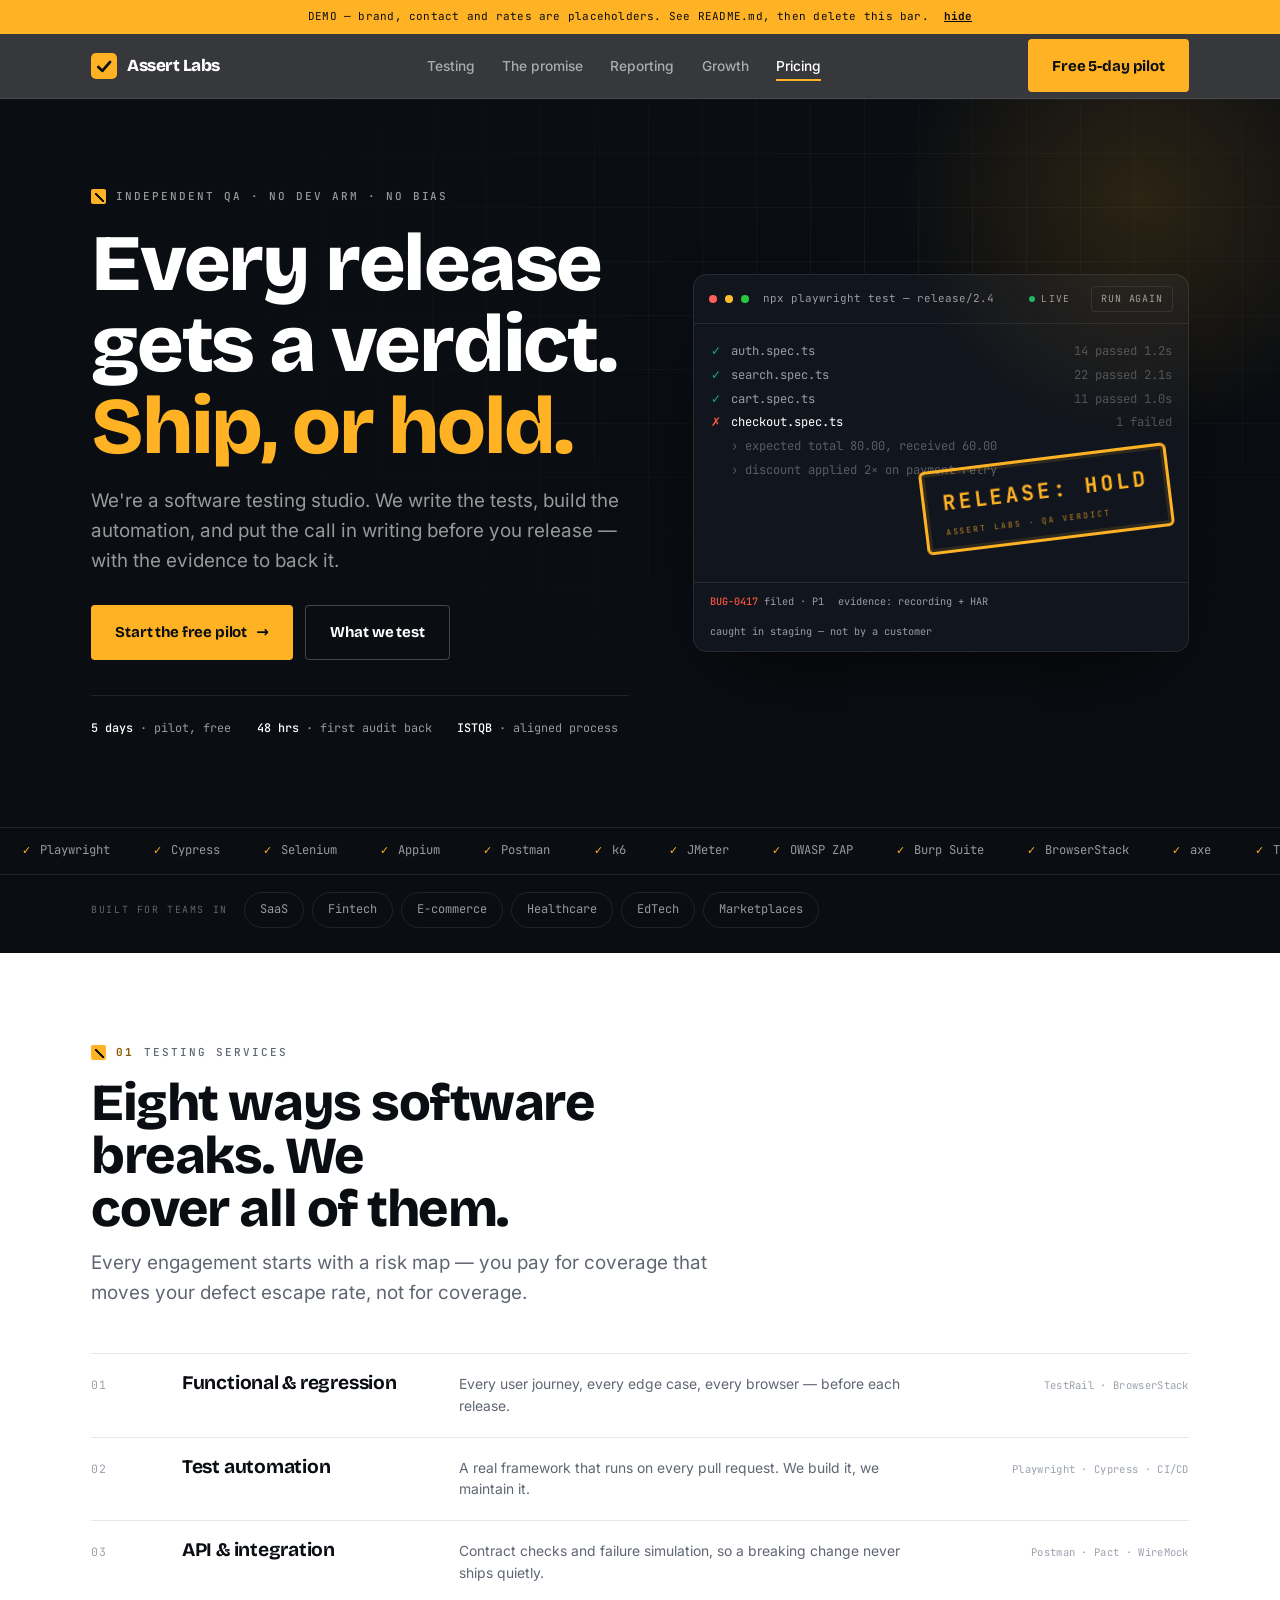
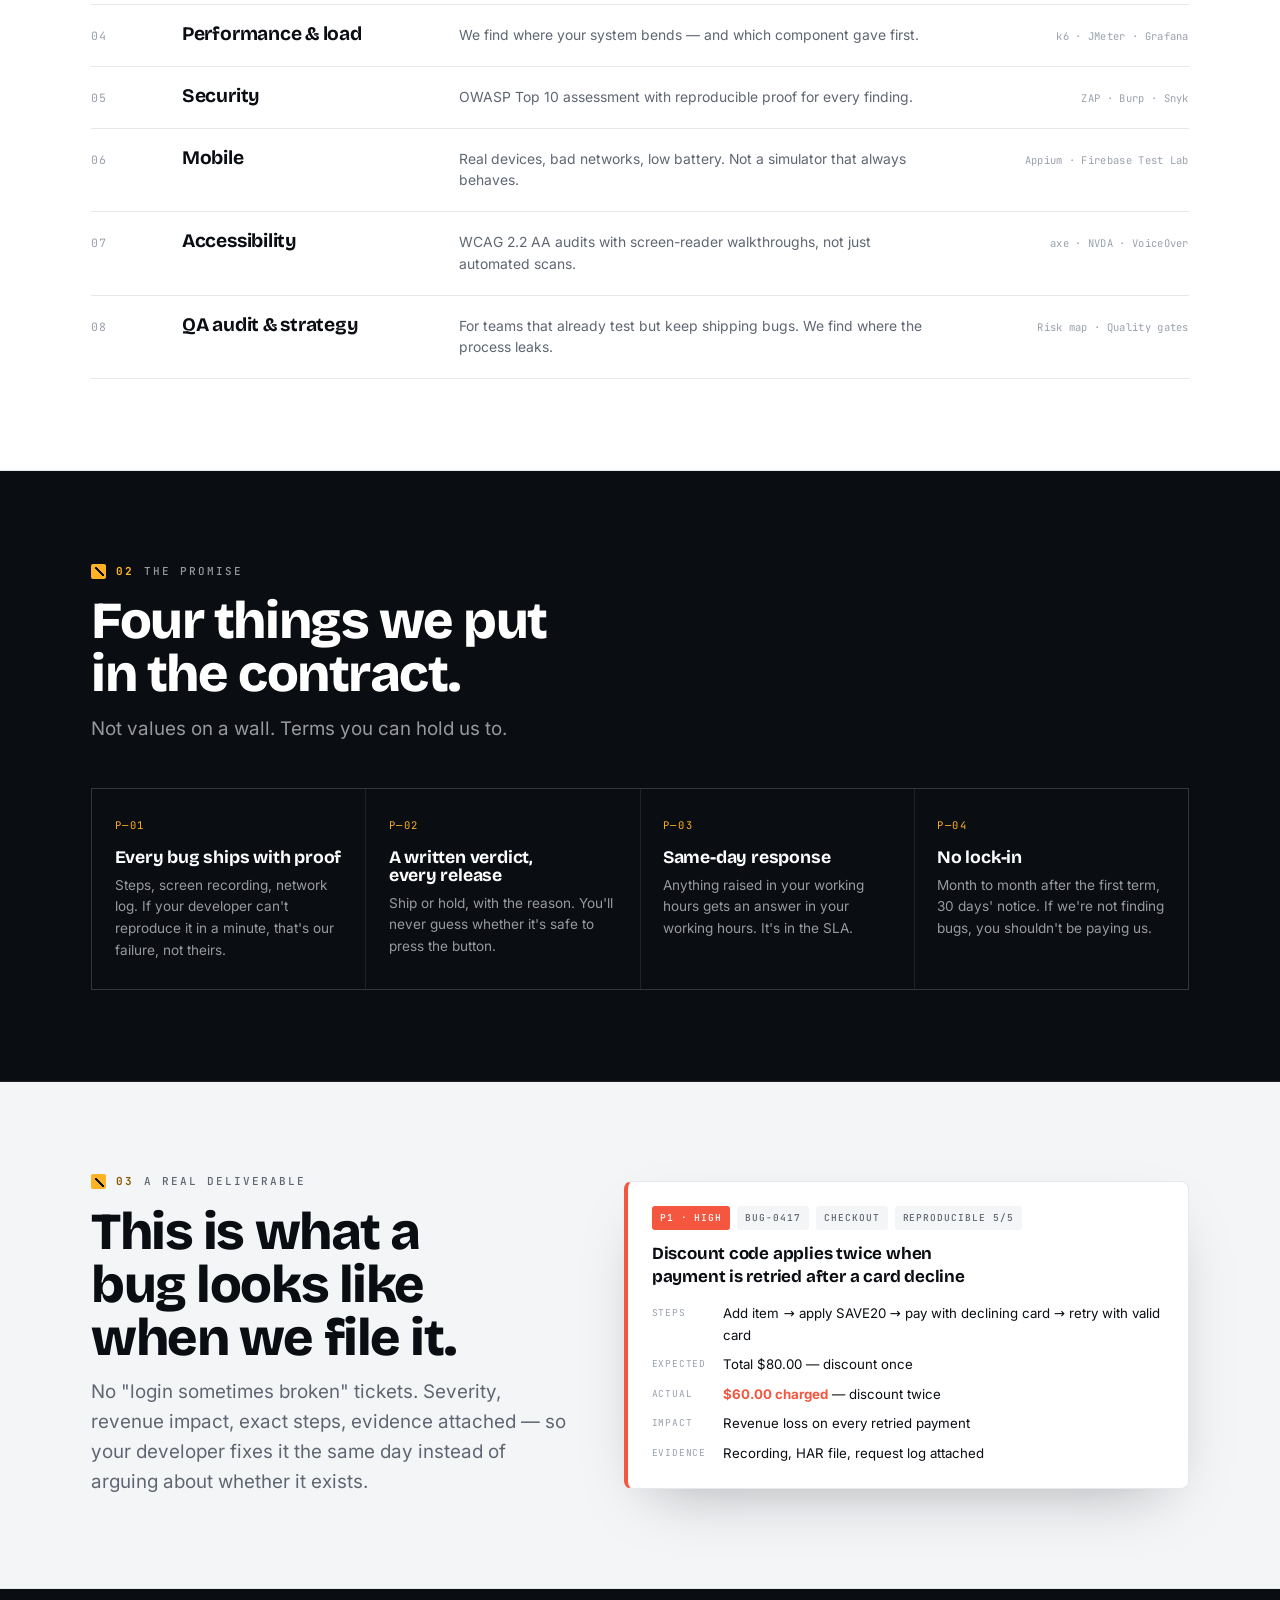
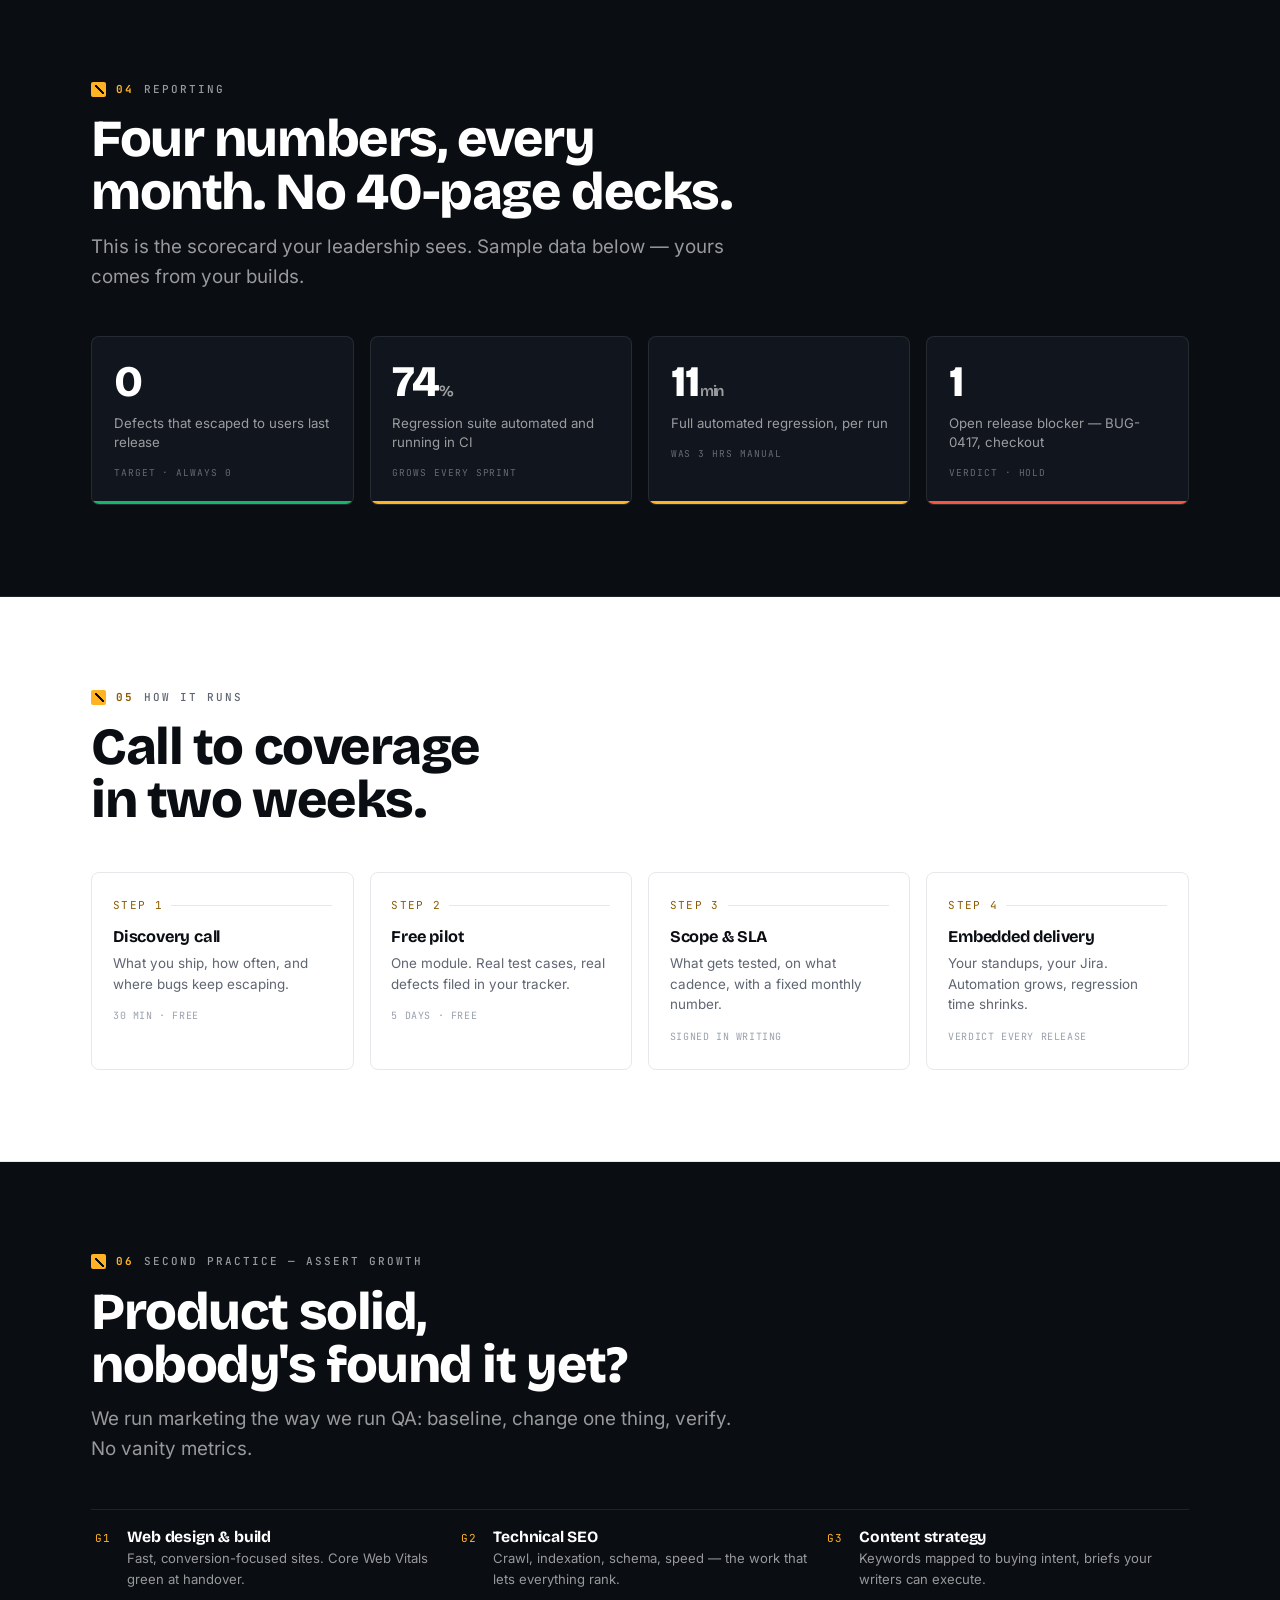
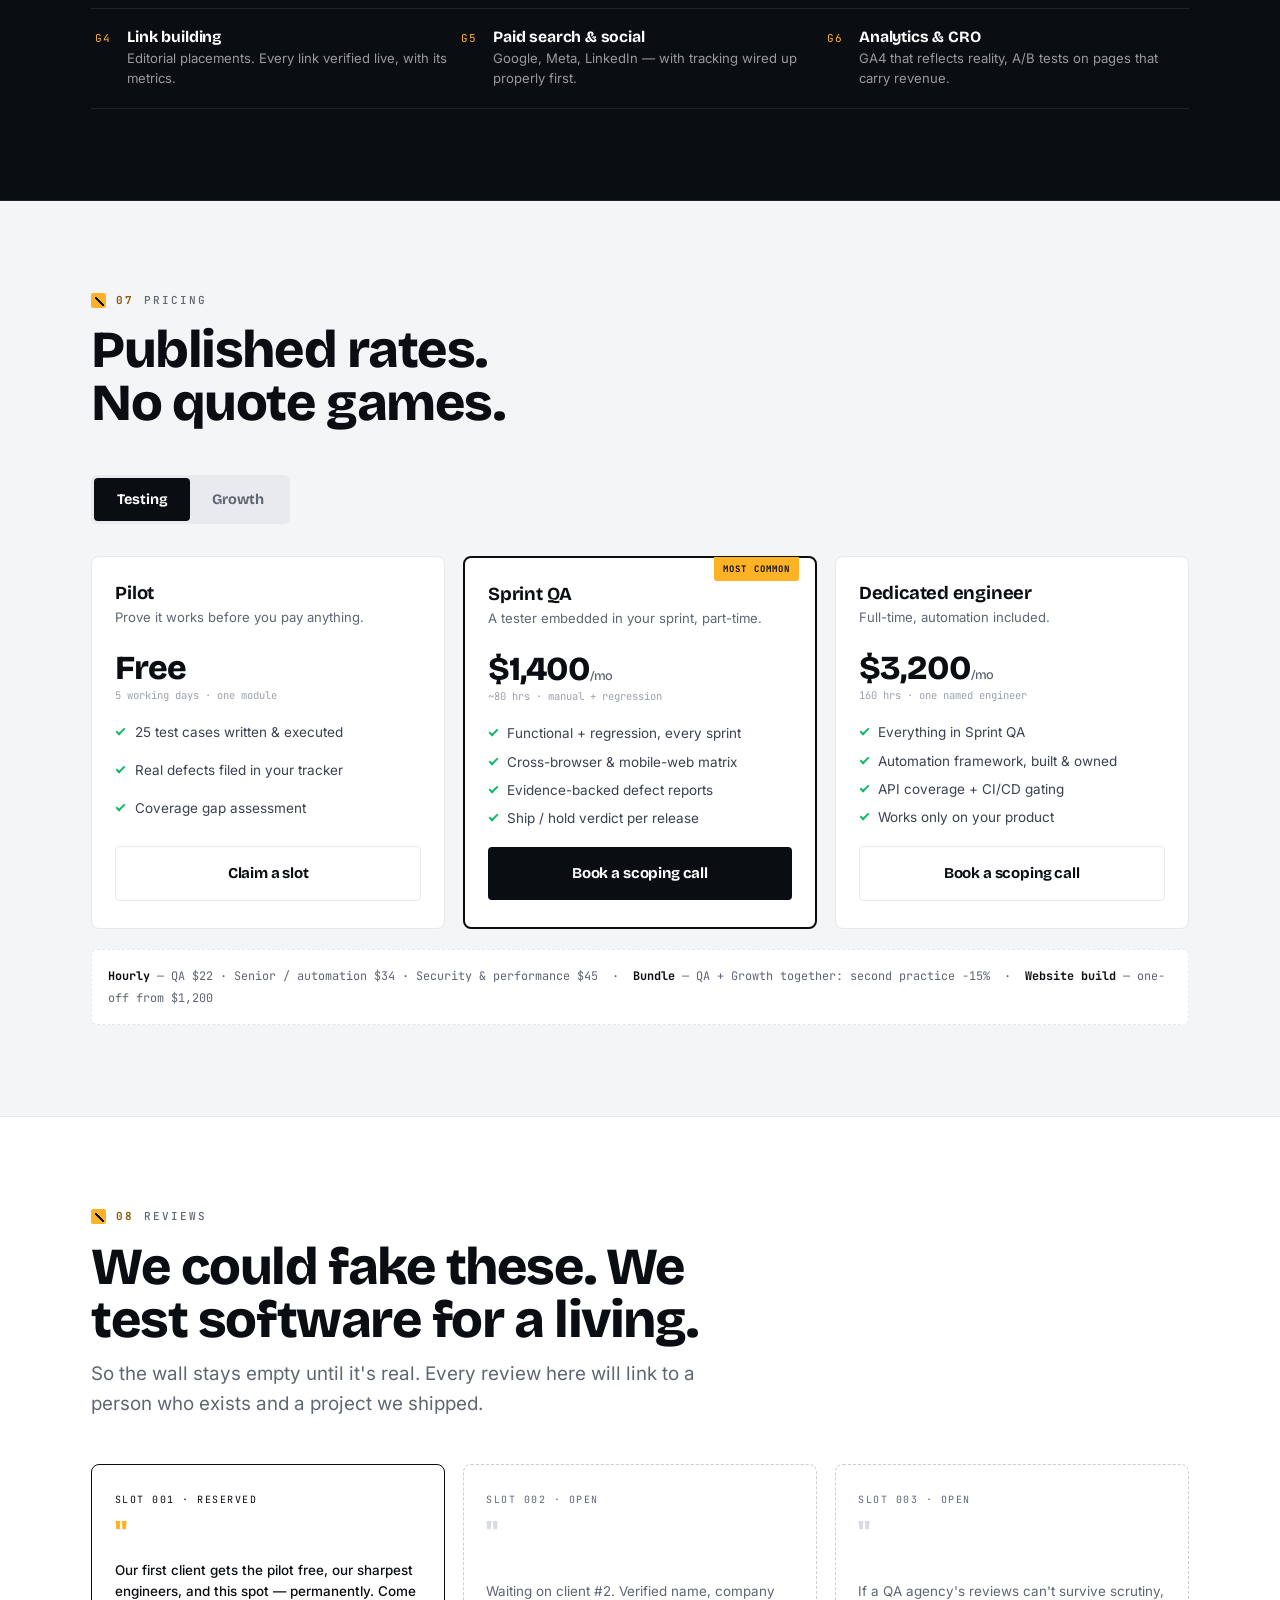
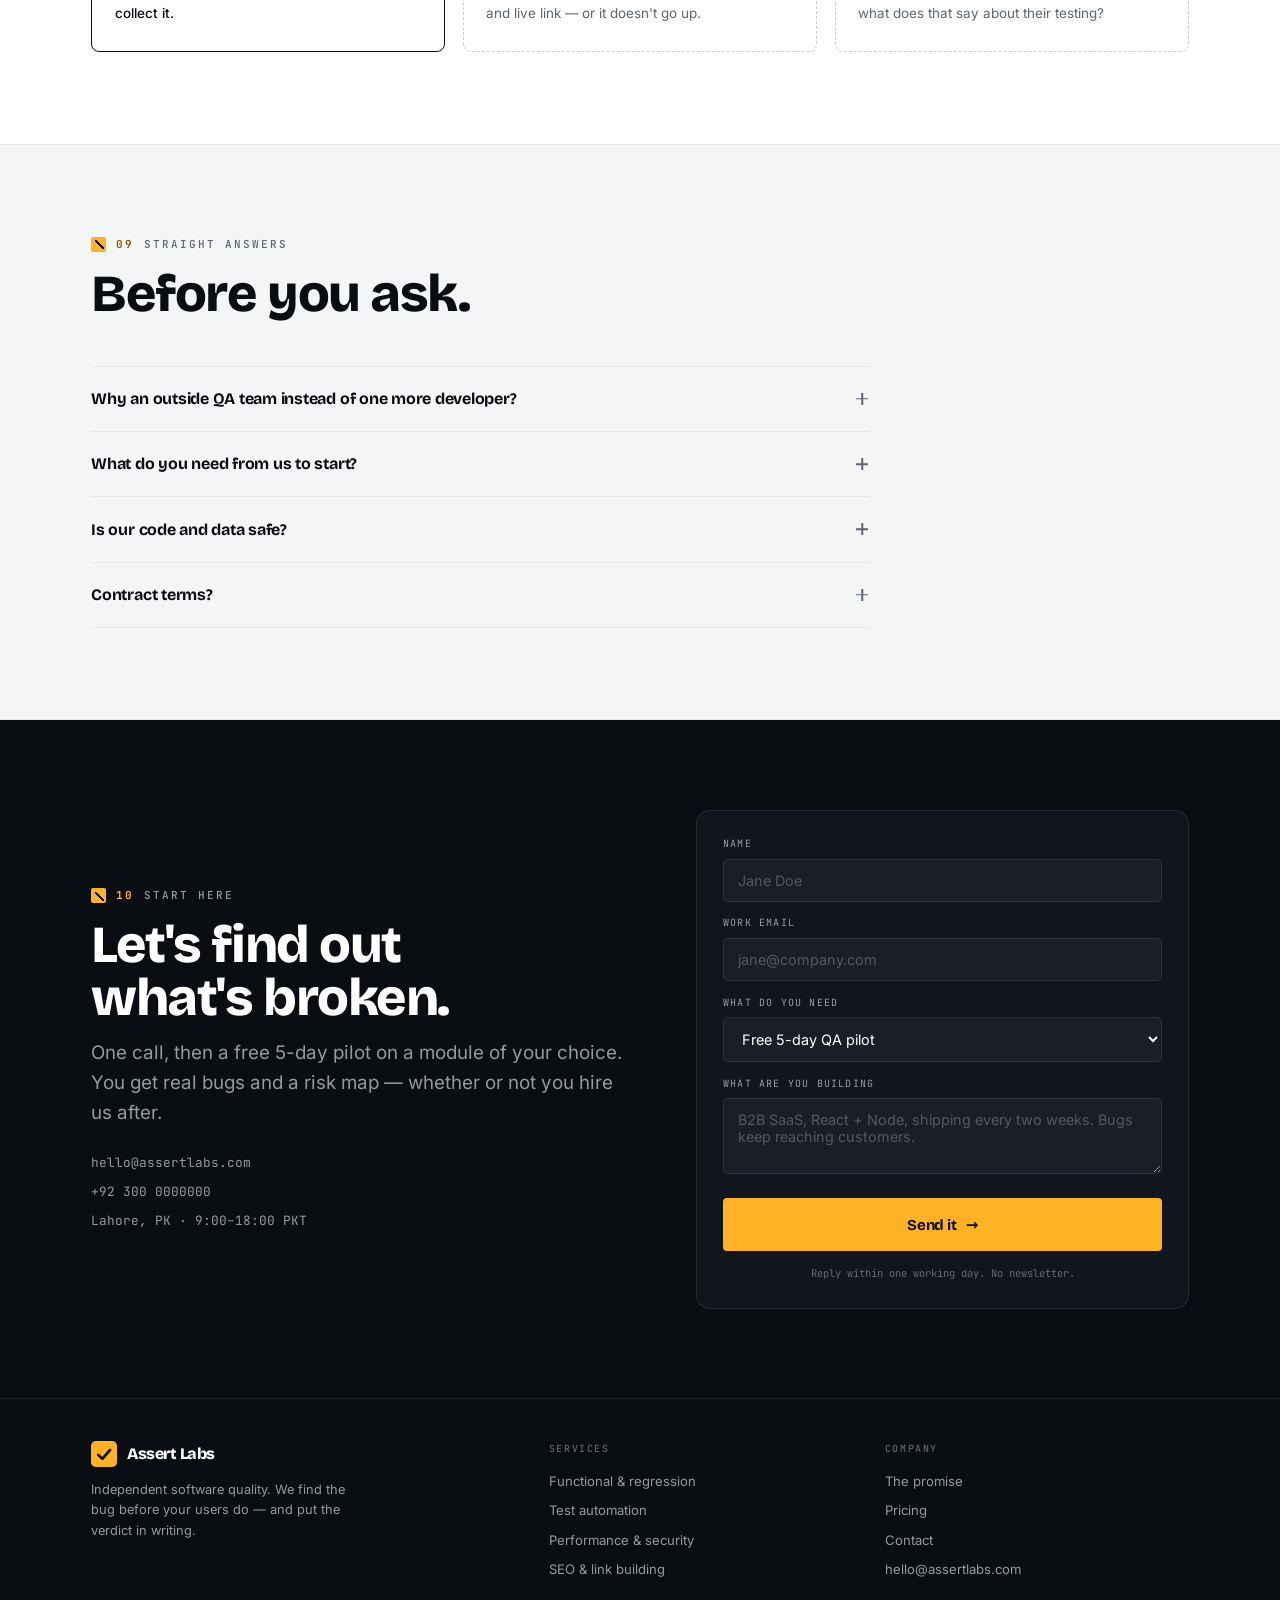
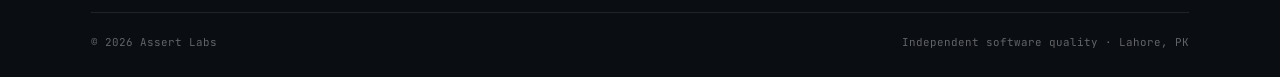
==== index.html @ 51f7cb77 "INitial site" ====
<!DOCTYPE html>
<html lang="en">
<head>
<meta charset="UTF-8">
<meta name="viewport" content="width=device-width, initial-scale=1">
<title>Assert Labs — Independent Software QA &amp; Testing</title>
<meta name="description" content="Independent QA studio. We test, automate, and give every release a written verdict: ship or hold. Functional, automation, API, performance, security, mobile and accessibility testing — plus a growth practice.">

<!-- Canonical + social (swap example.com for your domain) -->
<link rel="canonical" href="https://example.com/">
<meta property="og:type" content="website">
<meta property="og:title" content="Assert Labs — Every release gets a verdict. Ship, or hold.">
<meta property="og:description" content="Independent software QA. Real bugs with evidence, a written verdict per release, and a free 5-day pilot.">
<meta property="og:url" content="https://example.com/">
<meta property="og:image" content="https://example.com/assets/img/og-image.png">
<meta name="twitter:card" content="summary_large_image">
<meta name="theme-color" content="#0A0D12">

<link rel="icon" href="assets/img/favicon.svg" type="image/svg+xml">
<link rel="apple-touch-icon" href="assets/img/icon-192.png">
<link rel="manifest" href="site.webmanifest">

<link rel="preload" href="assets/fonts/bricolage-grotesque-latin-wght-normal.woff2" as="font" type="font/woff2" crossorigin>
<link rel="preload" href="assets/fonts/inter-latin-wght-normal.woff2" as="font" type="font/woff2" crossorigin>

<link rel="stylesheet" href="css/01-tokens.css">
<link rel="stylesheet" href="css/02-base.css">
<link rel="stylesheet" href="css/03-components.css">
<link rel="stylesheet" href="css/04-sections.css">

<!-- Structured data (update name/url/contact at launch) -->
<script type="application/ld+json">
{
  "@context":"https://schema.org",
  "@type":"ProfessionalService",
  "name":"Assert Labs",
  "description":"Independent software QA and testing studio with a digital growth practice.",
  "url":"https://example.com",
  "email":"hello@assertlabs.com",
  "address":{"@type":"PostalAddress","addressLocality":"Lahore","addressCountry":"PK"},
  "priceRange":"$$",
  "knowsAbout":["Software testing","Test automation","Performance testing","Security testing","Accessibility","SEO"]
}
</script>
</head>
<body>

<a class="skip" href="#main">Skip to content</a>
<div class="progress" aria-hidden="true"><i id="pbar"></i></div>

<div class="notebar" id="nb">
  DEMO — brand, contact and rates are placeholders. See README.md, then delete this bar.
  <button onclick="document.getElementById('nb').remove()">hide</button>
</div>

<!-- ================= NAV ================= -->
<header class="nav">
  <div class="wrap nav__in">
    <a href="#" class="logo" aria-label="Assert Labs — home">
      <svg viewBox="0 0 32 32" aria-hidden="true"><rect width="32" height="32" rx="6" fill="#FFB224"/><path d="M9 17.2 14 22 23.5 11" stroke="#0A0D12" stroke-width="3.4" fill="none" stroke-linecap="round" stroke-linejoin="round"/></svg>
      Assert Labs
    </a>
    <nav class="nav__l" aria-label="Primary">
      <a href="#test">Testing</a>
      <a href="#promise">The promise</a>
      <a href="#numbers">Reporting</a>
      <a href="#growth">Growth</a>
      <a href="#pricing">Pricing</a>
    </nav>
    <div class="nav__cta"><a href="#contact" class="btn btn--amber">Free 5-day pilot</a></div>
    <button class="burger" id="bg" aria-label="Menu" aria-expanded="false" aria-controls="mn"><span></span></button>
  </div>
  <div class="mnav" id="mn">
    <a href="#test">Testing</a><a href="#promise">The promise</a><a href="#numbers">Reporting</a>
    <a href="#growth">Growth</a><a href="#pricing">Pricing</a>
    <a href="#contact" class="btn btn--amber">Free 5-day pilot</a>
  </div>
</header>

<main id="main">

<!-- ================= HERO ================= -->
<section class="hero on-dark">
  <div class="wrap hero__in">
    <div>
      <p class="eyebrow">Independent QA · No dev arm · No bias</p>
      <h1>Every release gets a verdict.<br><span class="hl">Ship, or hold.</span></h1>
      <p class="lede">We're a software testing studio. We write the tests, build the automation, and put the call in writing before you release — with the evidence to back it.</p>
      <div class="hero__cta">
        <a href="#contact" class="btn btn--amber">Start the free pilot <span class="ar">→</span></a>
        <a href="#test" class="btn btn--ghost-d">What we test</a>
      </div>
      <div class="hero__pf">
        <span><b>5 days</b> · pilot, free</span>
        <span><b>48 hrs</b> · first audit back</span>
        <span><b>ISTQB</b> · aligned process</span>
      </div>
    </div>

    <div class="console" id="con">
      <div class="console__bar">
        <span class="dot" style="background:#FF5F57"></span>
        <span class="dot" style="background:#FEBC2E"></span>
        <span class="dot" style="background:#28C840"></span>
        <span class="console__f">npx playwright test — release/2.4</span>
        <span class="console__live"><i></i>Live</span>
        <button class="console__r" id="rr">Run again</button>
      </div>
      <div class="console__b" id="cb" aria-label="Sample test run"></div>
      <div class="console__foot">
        <span><b>BUG-0417</b> filed · P1</span>
        <span>evidence: recording + HAR</span>
        <span>caught in staging — not by a customer</span>
      </div>
    </div>
  </div>
</section>

<!-- ================= TICKER + INDUSTRIES ================= -->
<div class="tick" aria-hidden="true">
  <div class="tick__row" id="tk">
    <div class="tick__set">
      <span class="tick__i">Playwright</span><span class="tick__i">Cypress</span><span class="tick__i">Selenium</span>
      <span class="tick__i">Appium</span><span class="tick__i">Postman</span><span class="tick__i">k6</span>
      <span class="tick__i">JMeter</span><span class="tick__i">OWASP ZAP</span><span class="tick__i">Burp Suite</span>
      <span class="tick__i">BrowserStack</span><span class="tick__i">axe</span><span class="tick__i">TestRail</span>
      <span class="tick__i">Jira</span><span class="tick__i">GitHub Actions</span>
    </div>
  </div>
</div>
<div class="inds on-dark">
  <div class="wrap inds__in">
    <span class="inds__l">Built for teams in</span>
    <div class="inds__c">
      <span class="chip">SaaS</span><span class="chip">Fintech</span><span class="chip">E-commerce</span>
      <span class="chip">Healthcare</span><span class="chip">EdTech</span><span class="chip">Marketplaces</span>
    </div>
  </div>
</div>

<!-- ================= SERVICES ================= -->
<section class="sec" id="test">
  <div class="wrap">
    <div class="shead rv">
      <p class="eyebrow"><b>01</b>Testing services</p>
      <h2>Eight ways software breaks. We cover all of them.</h2>
      <p class="lede">Every engagement starts with a risk map — you pay for coverage that moves your defect escape rate, not for coverage.</p>
    </div>
    <div class="idx rv-kids">
      <div class="row"><span class="row__n">01</span><h3>Functional &amp; regression</h3><p class="row__d">Every user journey, every edge case, every browser — before each release.</p><span class="row__t">TestRail · BrowserStack</span></div>
      <div class="row"><span class="row__n">02</span><h3>Test automation</h3><p class="row__d">A real framework that runs on every pull request. We build it, we maintain it.</p><span class="row__t">Playwright · Cypress · CI/CD</span></div>
      <div class="row"><span class="row__n">03</span><h3>API &amp; integration</h3><p class="row__d">Contract checks and failure simulation, so a breaking change never ships quietly.</p><span class="row__t">Postman · Pact · WireMock</span></div>
      <div class="row"><span class="row__n">04</span><h3>Performance &amp; load</h3><p class="row__d">We find where your system bends — and which component gave first.</p><span class="row__t">k6 · JMeter · Grafana</span></div>
      <div class="row"><span class="row__n">05</span><h3>Security</h3><p class="row__d">OWASP Top 10 assessment with reproducible proof for every finding.</p><span class="row__t">ZAP · Burp · Snyk</span></div>
      <div class="row"><span class="row__n">06</span><h3>Mobile</h3><p class="row__d">Real devices, bad networks, low battery. Not a simulator that always behaves.</p><span class="row__t">Appium · Firebase Test Lab</span></div>
      <div class="row"><span class="row__n">07</span><h3>Accessibility</h3><p class="row__d">WCAG 2.2 AA audits with screen-reader walkthroughs, not just automated scans.</p><span class="row__t">axe · NVDA · VoiceOver</span></div>
      <div class="row"><span class="row__n">08</span><h3>QA audit &amp; strategy</h3><p class="row__d">For teams that already test but keep shipping bugs. We find where the process leaks.</p><span class="row__t">Risk map · Quality gates</span></div>
    </div>
  </div>
</section>

<!-- ================= PROMISES ================= -->
<section class="sec sec--ink" id="promise">
  <div class="wrap">
    <div class="shead rv">
      <p class="eyebrow"><b>02</b>The promise</p>
      <h2 style="color:#fff">Four things we put in the contract.</h2>
      <p class="lede">Not values on a wall. Terms you can hold us to.</p>
    </div>
    <div class="proms rv-kids">
      <div class="prom"><div class="prom__n">P—01</div><h3>Every bug ships with proof</h3><p>Steps, screen recording, network log. If your developer can't reproduce it in a minute, that's our failure, not theirs.</p></div>
      <div class="prom"><div class="prom__n">P—02</div><h3>A written verdict, every release</h3><p>Ship or hold, with the reason. You'll never guess whether it's safe to press the button.</p></div>
      <div class="prom"><div class="prom__n">P—03</div><h3>Same-day response</h3><p>Anything raised in your working hours gets an answer in your working hours. It's in the SLA.</p></div>
      <div class="prom"><div class="prom__n">P—04</div><h3>No lock-in</h3><p>Month to month after the first term, 30 days' notice. If we're not finding bugs, you shouldn't be paying us.</p></div>
    </div>
  </div>
</section>

<!-- ================= SPECIMEN ================= -->
<section class="sec sec--fog">
  <div class="wrap spec rv">
    <div>
      <p class="eyebrow"><b>03</b>A real deliverable</p>
      <h2>This is what a bug looks like when we file it.</h2>
      <p class="lede">No "login sometimes broken" tickets. Severity, revenue impact, exact steps, evidence attached — so your developer fixes it the same day instead of arguing about whether it exists.</p>
    </div>
    <div class="bug">
      <div class="bug__tags">
        <span class="tag tag--f">P1 · High</span><span class="tag tag--g">BUG-0417</span>
        <span class="tag tag--g">Checkout</span><span class="tag tag--g">Reproducible 5/5</span>
      </div>
      <h3>Discount code applies twice when payment is retried after a card decline</h3>
      <dl>
        <dt>Steps</dt><dd>Add item → apply SAVE20 → pay with declining card → retry with valid card</dd>
        <dt>Expected</dt><dd>Total $80.00 — discount once</dd>
        <dt>Actual</dt><dd><b>$60.00 charged</b> — discount twice</dd>
        <dt>Impact</dt><dd>Revenue loss on every retried payment</dd>
        <dt>Evidence</dt><dd>Recording, HAR file, request log attached</dd>
      </dl>
    </div>
  </div>
</section>

<!-- ================= REPORTING / KPIs ================= -->
<section class="sec sec--ink" id="numbers">
  <div class="wrap">
    <div class="shead rv">
      <p class="eyebrow"><b>04</b>Reporting</p>
      <h2 style="color:#fff">Four numbers, every month. No 40-page decks.</h2>
      <p class="lede">This is the scorecard your leadership sees. Sample data below — yours comes from your builds.</p>
    </div>
    <div class="score rv-kids" id="score">
      <div class="kpi" style="--kc:var(--pass)">
        <div class="kpi__v"><span data-n="0">0</span></div>
        <div class="kpi__l">Defects that escaped to users last release</div>
        <div class="kpi__m">Target · always 0</div>
      </div>
      <div class="kpi" style="--kc:var(--amber)">
        <div class="kpi__v"><span data-n="74">0</span><small>%</small></div>
        <div class="kpi__l">Regression suite automated and running in CI</div>
        <div class="kpi__m">Grows every sprint</div>
      </div>
      <div class="kpi" style="--kc:var(--amber)">
        <div class="kpi__v"><span data-n="11">0</span><small>min</small></div>
        <div class="kpi__l">Full automated regression, per run</div>
        <div class="kpi__m">Was 3 hrs manual</div>
      </div>
      <div class="kpi" style="--kc:var(--fail)">
        <div class="kpi__v"><span data-n="1">0</span></div>
        <div class="kpi__l">Open release blocker — BUG-0417, checkout</div>
        <div class="kpi__m">Verdict · hold</div>
      </div>
    </div>
  </div>
</section>

<!-- ================= PROCESS ================= -->
<section class="sec">
  <div class="wrap">
    <div class="shead rv">
      <p class="eyebrow"><b>05</b>How it runs</p>
      <h2>Call to coverage in two weeks.</h2>
    </div>
    <div class="steps rv-kids">
      <div class="st"><div class="st__n">STEP 1</div><h3>Discovery call</h3><p>What you ship, how often, and where bugs keep escaping.</p><div class="st__m">30 min · free</div></div>
      <div class="st"><div class="st__n">STEP 2</div><h3>Free pilot</h3><p>One module. Real test cases, real defects filed in your tracker.</p><div class="st__m">5 days · free</div></div>
      <div class="st"><div class="st__n">STEP 3</div><h3>Scope &amp; SLA</h3><p>What gets tested, on what cadence, with a fixed monthly number.</p><div class="st__m">Signed in writing</div></div>
      <div class="st"><div class="st__n">STEP 4</div><h3>Embedded delivery</h3><p>Your standups, your Jira. Automation grows, regression time shrinks.</p><div class="st__m">Verdict every release</div></div>
    </div>
  </div>
</section>

<!-- ================= GROWTH ================= -->
<section class="sec sec--ink" id="growth">
  <div class="wrap">
    <div class="shead rv">
      <p class="eyebrow"><b>06</b>Second practice — Assert Growth</p>
      <h2 style="color:#fff">Product solid, nobody's found it yet?</h2>
      <p class="lede">We run marketing the way we run QA: baseline, change one thing, verify. No vanity metrics.</p>
    </div>
    <div class="gg rv-kids">
      <div class="g"><span class="g__n">G1</span><div><h3>Web design &amp; build</h3><p>Fast, conversion-focused sites. Core Web Vitals green at handover.</p></div></div>
      <div class="g"><span class="g__n">G2</span><div><h3>Technical SEO</h3><p>Crawl, indexation, schema, speed — the work that lets everything rank.</p></div></div>
      <div class="g"><span class="g__n">G3</span><div><h3>Content strategy</h3><p>Keywords mapped to buying intent, briefs your writers can execute.</p></div></div>
      <div class="g"><span class="g__n">G4</span><div><h3>Link building</h3><p>Editorial placements. Every link verified live, with its metrics.</p></div></div>
      <div class="g"><span class="g__n">G5</span><div><h3>Paid search &amp; social</h3><p>Google, Meta, LinkedIn — with tracking wired up properly first.</p></div></div>
      <div class="g"><span class="g__n">G6</span><div><h3>Analytics &amp; CRO</h3><p>GA4 that reflects reality, A/B tests on pages that carry revenue.</p></div></div>
    </div>
  </div>
</section>

<!-- ================= PRICING ================= -->
<section class="sec sec--fog" id="pricing">
  <div class="wrap">
    <div class="shead rv">
      <p class="eyebrow"><b>07</b>Pricing</p>
      <h2>Published rates. No quote games.</h2>
    </div>
    <div class="rv">
      <div class="tog" role="tablist" aria-label="Pricing categories">
        <button role="tab" aria-selected="true" data-t="qa">Testing</button>
        <button role="tab" aria-selected="false" data-t="gr">Growth</button>
      </div>

      <div class="plans" data-p="qa">
        <div class="plan">
          <h3>Pilot</h3><p class="plan__s">Prove it works before you pay anything.</p>
          <div class="plan__p">Free</div><div class="plan__n">5 working days · one module</div>
          <ul><li>25 test cases written &amp; executed</li><li>Real defects filed in your tracker</li><li>Coverage gap assessment</li></ul>
          <a href="#contact" class="btn btn--ghost">Claim a slot</a>
        </div>
        <div class="plan plan--hi">
          <span class="plan__flag">Most common</span>
          <h3>Sprint QA</h3><p class="plan__s">A tester embedded in your sprint, part-time.</p>
          <div class="plan__p">$1,400<small>/mo</small></div><div class="plan__n">~80 hrs · manual + regression</div>
          <ul><li>Functional + regression, every sprint</li><li>Cross-browser &amp; mobile-web matrix</li><li>Evidence-backed defect reports</li><li>Ship / hold verdict per release</li></ul>
          <a href="#contact" class="btn btn--ink">Book a scoping call</a>
        </div>
        <div class="plan">
          <h3>Dedicated engineer</h3><p class="plan__s">Full-time, automation included.</p>
          <div class="plan__p">$3,200<small>/mo</small></div><div class="plan__n">160 hrs · one named engineer</div>
          <ul><li>Everything in Sprint QA</li><li>Automation framework, built &amp; owned</li><li>API coverage + CI/CD gating</li><li>Works only on your product</li></ul>
          <a href="#contact" class="btn btn--ghost">Book a scoping call</a>
        </div>
      </div>

      <div class="plans" data-p="gr" hidden>
        <div class="plan">
          <h3>Launch</h3><p class="plan__s">Foundations first.</p>
          <div class="plan__p">$900<small>/mo</small></div><div class="plan__n">3-month minimum</div>
          <ul><li>Technical SEO audit + fixes</li><li>Keyword research &amp; page mapping</li><li>On-page optimisation</li><li>Monthly report, real numbers</li></ul>
          <a href="#contact" class="btn btn--ghost">Start here</a>
        </div>
        <div class="plan plan--hi">
          <span class="plan__flag">Best value</span>
          <h3>Grow</h3><p class="plan__s">Content and links, compounding monthly.</p>
          <div class="plan__p">$2,200<small>/mo</small></div><div class="plan__n">6-month minimum</div>
          <ul><li>Everything in Launch</li><li>4 content pieces / month</li><li>4–6 editorial links, verified live</li><li>Monthly strategy call</li></ul>
          <a href="#contact" class="btn btn--ink">Book a growth call</a>
        </div>
        <div class="plan">
          <h3>Scale</h3><p class="plan__s">Multi-channel, paid in the mix.</p>
          <div class="plan__p">$4,500<small>/mo</small></div><div class="plan__n">+ ad spend, billed direct</div>
          <ul><li>Everything in Grow, higher volume</li><li>Digital PR &amp; data campaigns</li><li>Google + Meta ads management</li><li>CRO with A/B testing</li></ul>
          <a href="#contact" class="btn btn--ghost">Book a growth call</a>
        </div>
      </div>

      <div class="rates">
        <b>Hourly</b> — QA $22 · Senior / automation $34 · Security &amp; performance $45
        &nbsp;·&nbsp; <b>Bundle</b> — QA + Growth together: second practice −15%
        &nbsp;·&nbsp; <b>Website build</b> — one-off from $1,200
      </div>
    </div>
  </div>
</section>

<!-- ================= REVIEW WALL ================= -->
<section class="sec">
  <div class="wrap">
    <div class="shead rv">
      <p class="eyebrow"><b>08</b>Reviews</p>
      <h2>We could fake these. We test software for a living.</h2>
      <p class="lede">So the wall stays empty until it's real. Every review here will link to a person who exists and a project we shipped.</p>
    </div>
    <div class="wall rv-kids">
      <div class="slot slot--live">
        <span class="slot__n">Slot 001 · Reserved</span><span class="slot__q">"</span>
        <p>Our first client gets the pilot free, our sharpest engineers, and this spot — permanently. Come collect it.</p>
      </div>
      <div class="slot">
        <span class="slot__n">Slot 002 · Open</span><span class="slot__q">"</span>
        <p>Waiting on client #2. Verified name, company and live link — or it doesn't go up.</p>
      </div>
      <div class="slot">
        <span class="slot__n">Slot 003 · Open</span><span class="slot__q">"</span>
        <p>If a QA agency's reviews can't survive scrutiny, what does that say about their testing?</p>
      </div>
    </div>
  </div>
</section>

<!-- ================= FAQ ================= -->
<section class="sec sec--fog">
  <div class="wrap">
    <div class="shead rv">
      <p class="eyebrow"><b>09</b>Straight answers</p>
      <h2>Before you ask.</h2>
    </div>
    <div class="faq rv">
      <details class="q">
        <summary>Why an outside QA team instead of one more developer?<span class="q__ic"></span></summary>
        <div class="q__a">Developers test what they built the way they built it — you can't easily find your own assumption. We arrive without it. And since we have no dev arm, we never grade our own homework.</div>
      </details>
      <details class="q">
        <summary>What do you need from us to start?<span class="q__ic"></span></summary>
        <div class="q__a">Staging access, test accounts, whatever requirements exist (rough is fine), your issue tracker, and one person who can answer questions. Discovery call within 48 hours; pilot can start the following Monday.</div>
      </details>
      <details class="q">
        <summary>Is our code and data safe?<span class="q__ic"></span></summary>
        <div class="q__a">NDA before the first call if you want one. We work in staging with synthetic data and never ask for production database access. HIPAA / GDPR / PCI scope — tell us early, it changes the plan.</div>
      </details>
      <details class="q">
        <summary>Contract terms?<span class="q__ic"></span></summary>
        <div class="q__a">QA retainers: month to month after an initial three-month term, 30 days' notice. Growth needs longer because SEO compounds — three months on Launch, six on Grow. Fixed projects: 50% up front, 50% on delivery.</div>
      </details>
    </div>
  </div>
</section>

<!-- ================= CTA ================= -->
<section class="cta on-dark" id="contact">
  <div class="wrap cta__in">
    <div>
      <p class="eyebrow"><b>10</b>Start here</p>
      <h2>Let's find out what's broken.</h2>
      <p class="lede">One call, then a free 5-day pilot on a module of your choice. You get real bugs and a risk map — whether or not you hire us after.</p>
      <div class="cta__meta">
        <a href="mailto:hello@assertlabs.com">hello@assertlabs.com</a>
        <span>+92 300 0000000</span>
        <span>Lahore, PK · 9:00–18:00 PKT</span>
      </div>
    </div>
    <form class="form" id="fm">
      <div><label for="n">Name</label><input id="n" name="name" type="text" placeholder="Jane Doe" autocomplete="name" required></div>
      <div><label for="e">Work email</label><input id="e" name="email" type="email" placeholder="jane@company.com" autocomplete="email" required></div>
      <div><label for="w">What do you need</label>
        <select id="w" name="need">
          <option>Free 5-day QA pilot</option><option>QA audit / test strategy</option>
          <option>Test automation build</option><option>Performance or security testing</option>
          <option>Growth — SEO, content, links</option><option>Website build</option>
        </select>
      </div>
      <div><label for="m">What are you building</label><textarea id="m" name="message" placeholder="B2B SaaS, React + Node, shipping every two weeks. Bugs keep reaching customers."></textarea></div>
      <button type="submit" class="btn btn--amber">Send it <span class="ar">→</span></button>
      <p class="form__f" id="fn">Reply within one working day. No newsletter.</p>
    </form>
  </div>
</section>
</main>

<!-- ================= FOOTER ================= -->
<footer class="foot">
  <div class="wrap">
    <div class="foot__grid">
      <div>
        <a href="#" class="logo">
          <svg viewBox="0 0 32 32" aria-hidden="true" width="24" height="24"><rect width="32" height="32" rx="6" fill="#FFB224"/><path d="M9 17.2 14 22 23.5 11" stroke="#0A0D12" stroke-width="3.4" fill="none" stroke-linecap="round" stroke-linejoin="round"/></svg>
          Assert Labs
        </a>
        <p class="foot__t">Independent software quality. We find the bug before your users do — and put the verdict in writing.</p>
      </div>
      <nav aria-label="Footer — services">
        <h4>Services</h4>
        <ul>
          <li><a href="#test">Functional &amp; regression</a></li>
          <li><a href="#test">Test automation</a></li>
          <li><a href="#test">Performance &amp; security</a></li>
          <li><a href="#growth">SEO &amp; link building</a></li>
        </ul>
      </nav>
      <nav aria-label="Footer — company">
        <h4>Company</h4>
        <ul>
          <li><a href="#promise">The promise</a></li>
          <li><a href="#pricing">Pricing</a></li>
          <li><a href="#contact">Contact</a></li>
          <li><a href="mailto:hello@assertlabs.com">hello@assertlabs.com</a></li>
        </ul>
      </nav>
    </div>
    <div class="foot__bot">
      <span>© 2026 Assert Labs</span>
      <span>Independent software quality · Lahore, PK</span>
    </div>
  </div>
</footer>

<script src="js/main.js" defer></script>
</body>
</html>
---- css/01-tokens.css ----
/* ============================================================
   ASSERT LABS — 01 TOKENS
   Single source of truth. Change brand here, it changes everywhere.
   ============================================================ */

/* ---- Self-hosted variable fonts (no Google request, GDPR-clean) ---- */
@font-face{
  font-family:'Bricolage Grotesque';
  src:url('../assets/fonts/bricolage-grotesque-latin-wght-normal.woff2') format('woff2-variations');
  font-weight:200 800;font-style:normal;font-display:swap;
}
@font-face{
  font-family:'Inter';
  src:url('../assets/fonts/inter-latin-wght-normal.woff2') format('woff2-variations');
  font-weight:100 900;font-style:normal;font-display:swap;
}
@font-face{
  font-family:'JetBrains Mono';
  src:url('../assets/fonts/jetbrains-mono-latin-wght-normal.woff2') format('woff2-variations');
  font-weight:100 800;font-style:normal;font-display:swap;
}

:root{
  /* ---- Brand palette ---- */
  --ink:#0A0D12;          /* primary dark */
  --ink-2:#11151D;        /* raised dark surface */
  --ink-3:#1A2029;        /* borders on dark hover */
  --paper:#FFFFFF;
  --fog:#F4F5F7;          /* light section bg */
  --line:#E6E8EC;         /* light borders */
  --line-d:rgba(255,255,255,.09);

  --amber:#FFB224;        /* signature accent — graphic use on dark */
  --amber-2:#FFC65A;      /* hover */
  --amber-ink:#8A5B00;    /* AA-safe amber text on white */
  --amber-tint:#FFF7E6;   /* light amber wash */

  --pass:#12B76A;         /* semantic: test pass  */
  --fail:#F5563F;         /* semantic: test fail  */

  --mut:#5F6672;          /* muted text on light (AA on white) */
  --mut-2:#9AA1AC;
  --mut-d:rgba(255,255,255,.58);
  --mut-d2:rgba(255,255,255,.36);

  /* ---- Type ---- */
  --fd:'Bricolage Grotesque',system-ui,sans-serif;
  --fb:'Inter',system-ui,-apple-system,sans-serif;
  --fm:'JetBrains Mono',ui-monospace,'SF Mono',monospace;

  /* Fluid type scale (min 380px → max 1280px viewport) */
  --t-hero:clamp(2.6rem,1.2rem + 6vw,5rem);
  --t-h2:clamp(1.9rem,1.1rem + 3.4vw,3.25rem);
  --t-h3:clamp(1.05rem,1rem + .3vw,1.2rem);
  --t-lede:clamp(1rem,.95rem + .35vw,1.17rem);
  --t-body:1rem;
  --t-sm:.845rem;
  --t-mono:.78rem;

  /* ---- Space (8px system) ---- */
  --s1:.5rem;--s2:1rem;--s3:1.5rem;--s4:2rem;--s5:3rem;--s6:4rem;
  --sec-y:clamp(4rem,4vw + 2.5rem,7rem);
  --pad:clamp(1.25rem,4vw,3.5rem);
  --w:1200px;

  /* ---- Misc ---- */
  --r-s:4px;--r-m:8px;--r-l:14px;
  --shadow-l:0 24px 60px -28px rgba(10,13,18,.35);
  --shadow-d:0 32px 80px -32px rgba(0,0,0,.85);
  --ease:cubic-bezier(.22,1,.36,1);
}
---- css/02-base.css ----
/* ============================================================
   ASSERT LABS — 02 BASE
   Reset, typography, accessibility, shared primitives.
   ============================================================ */

*,*::before,*::after{box-sizing:border-box;margin:0;padding:0}
html{scroll-behavior:smooth;scroll-padding-top:80px}
@media (prefers-reduced-motion:reduce){
  html{scroll-behavior:auto}
  *,*::before,*::after{animation-duration:.01ms!important;animation-iteration-count:1!important;transition-duration:.01ms!important}
}
body{
  font-family:var(--fb);font-size:var(--t-body);line-height:1.62;
  background:var(--paper);color:var(--ink);
  -webkit-font-smoothing:antialiased;text-rendering:optimizeLegibility;
  overflow-x:hidden;
}
img,svg{display:block;max-width:100%}
a{color:inherit;text-decoration:none}
button{font:inherit;color:inherit;background:none;border:none;cursor:pointer}
ul[role="list"]{list-style:none}
::selection{background:var(--amber);color:var(--ink)}

:focus-visible{outline:2px solid var(--amber);outline-offset:3px;border-radius:2px}
.skip{
  position:fixed;top:-60px;left:16px;z-index:200;background:var(--amber);color:var(--ink);
  font-family:var(--fm);font-size:12px;font-weight:700;padding:10px 16px;border-radius:0 0 6px 6px;
  transition:top .2s;
}
.skip:focus-visible{top:0}

/* ---- Layout ---- */
.wrap{max-width:var(--w);margin-inline:auto;padding-inline:var(--pad)}
.sec{padding-block:var(--sec-y);border-bottom:1px solid var(--line)}
.sec--fog{background:var(--fog)}
.sec--ink{background:var(--ink);color:#fff;border-bottom:1px solid var(--line-d)}

/* ---- Type ---- */
h1,h2,h3{font-family:var(--fd);font-weight:800;line-height:1.02;letter-spacing:-.028em;text-wrap:balance}
h1{font-size:var(--t-hero)}
h2{font-size:var(--t-h2)}
h3{font-size:var(--t-h3);font-weight:700;letter-spacing:-.012em}
.lede{font-size:var(--t-lede);line-height:1.6;max-width:56ch;color:var(--mut)}
.sec--ink .lede,.on-dark .lede{color:var(--mut-d)}
.mono{font-family:var(--fm)}

.eyebrow{
  font-family:var(--fm);font-size:11px;font-weight:500;letter-spacing:.18em;
  text-transform:uppercase;color:var(--mut);display:flex;align-items:flex-start;gap:10px;
}
.eyebrow::before{
  content:"";width:15px;height:15px;flex:none;background:var(--amber);border-radius:2px;margin-top:1px;
  background-image:linear-gradient(45deg,transparent 44%,var(--ink) 44% 56%,transparent 56%);
  background-size:9px 9px;background-position:60% 62%;background-repeat:no-repeat;
}
.eyebrow b{color:var(--amber-ink);font-weight:700}
.sec--ink .eyebrow,.on-dark .eyebrow{color:var(--mut-d)}
.sec--ink .eyebrow b,.on-dark .eyebrow b{color:var(--amber)}

.shead{max-width:660px;margin-bottom:clamp(2rem,3.5vw,3.25rem)}
.shead h2{margin:.9rem 0 .8rem}

/* ---- Scroll reveal ---- */
.rv{opacity:0;transform:translateY(18px);transition:opacity .6s var(--ease),transform .6s var(--ease)}
.rv.in{opacity:1;transform:none}
.rv-kids>*{opacity:0;transform:translateY(14px);transition:opacity .55s var(--ease),transform .55s var(--ease)}
.rv-kids.in>*{opacity:1;transform:none}
.rv-kids.in>*:nth-child(1){transition-delay:.02s}
.rv-kids.in>*:nth-child(2){transition-delay:.08s}
.rv-kids.in>*:nth-child(3){transition-delay:.14s}
.rv-kids.in>*:nth-child(4){transition-delay:.2s}
.rv-kids.in>*:nth-child(5){transition-delay:.26s}
.rv-kids.in>*:nth-child(6){transition-delay:.32s}
.rv-kids.in>*:nth-child(7){transition-delay:.38s}
.rv-kids.in>*:nth-child(8){transition-delay:.44s}

/* ---- Progress bar ---- */
.progress{
  position:fixed;top:0;left:0;height:2.5px;width:100%;z-index:120;
  background:transparent;pointer-events:none;
}
.progress i{display:block;height:100%;width:0;background:var(--amber)}
---- css/03-components.css ----
/* ============================================================
   ASSERT LABS — 03 COMPONENTS
   Buttons, tags, cards, plans, form, FAQ.
   ============================================================ */

/* ---- Buttons ---- */
.btn{
  display:inline-flex;align-items:center;justify-content:center;gap:9px;
  padding:.9rem 1.5rem;border-radius:var(--r-s);
  font-family:var(--fd);font-weight:700;font-size:.94rem;letter-spacing:-.01em;
  white-space:nowrap;transition:transform .16s var(--ease),background .16s,border-color .16s,color .16s;
}
.btn:hover{transform:translateY(-2px)}
.btn:active{transform:translateY(0)}
.btn .ar{transition:transform .18s var(--ease)}
.btn:hover .ar{transform:translateX(4px)}
.btn--amber{background:var(--amber);color:var(--ink)}
.btn--amber:hover{background:var(--amber-2)}
.btn--ink{background:var(--ink);color:#fff}
.btn--ink:hover{background:#1D242F}
.btn--ghost{border:1px solid var(--line);color:var(--ink)}
.btn--ghost:hover{border-color:var(--ink)}
.btn--ghost-d{border:1px solid rgba(255,255,255,.24);color:#fff}
.btn--ghost-d:hover{border-color:var(--amber);color:var(--amber)}

/* ---- Tags / chips ---- */
.tag{
  font-family:var(--fm);font-size:9.5px;font-weight:500;letter-spacing:.1em;
  text-transform:uppercase;padding:4px 8px;border-radius:3px;
}
.tag--f{background:var(--fail);color:#fff}
.tag--g{background:var(--fog);color:var(--mut)}
.chip{
  font-family:var(--fm);font-size:12px;color:var(--mut-d);
  border:1px solid var(--line-d);border-radius:99px;padding:7px 15px;
  transition:border-color .16s,color .16s;
}
.chip:hover{border-color:var(--amber);color:var(--amber)}

/* ---- Service index rows ---- */
.idx{border-top:1px solid var(--line)}
.row{
  display:grid;grid-template-columns:60px 246px 1fr auto;gap:clamp(.9rem,2.4vw,2rem);
  align-items:baseline;padding:1.2rem 0;border-bottom:1px solid var(--line);
  position:relative;transition:background .16s;
}
.row:hover{background:var(--fog)}
.row::before{content:"";position:absolute;left:0;top:0;bottom:0;width:0;background:var(--amber);transition:width .18s var(--ease)}
.row:hover::before{width:3px}
.row__n{font-family:var(--fm);font-size:11.5px;color:var(--mut-2);letter-spacing:.08em;transition:color .16s}
.row:hover .row__n{color:var(--amber-ink)}
.row__d{font-size:.87rem;color:var(--mut);line-height:1.55;max-width:52ch}
.row__t{font-family:var(--fm);font-size:10.5px;color:var(--mut-2);letter-spacing:.03em;text-align:right}
@media(max-width:900px){
  .row{grid-template-columns:42px 1fr;gap:.35rem .9rem}
  .row h3,.row__d,.row__t{grid-column:2}
  .row__t{text-align:left;margin-top:.15rem}
}

/* ---- Promise cards (dark) ---- */
.proms{display:grid;grid-template-columns:repeat(auto-fit,minmax(238px,1fr));gap:1px;background:var(--line-d);border:1px solid var(--line-d)}
.prom{background:var(--ink);padding:1.7rem 1.4rem;transition:background .18s}
.prom:hover{background:var(--ink-2)}
.prom__n{font-family:var(--fm);font-size:10.5px;color:var(--amber);letter-spacing:.15em;margin-bottom:.95rem}
.prom h3{color:#fff;margin-bottom:.5rem;font-size:1.1rem}
.prom p{font-size:.85rem;color:var(--mut-d);line-height:1.6}

/* ---- Bug specimen ---- */
.bug{
  background:#fff;border:1px solid var(--line);border-left:4px solid var(--fail);
  border-radius:var(--r-m);padding:1.5rem;box-shadow:var(--shadow-l);
}
.bug__tags{display:flex;gap:7px;flex-wrap:wrap;margin-bottom:.85rem}
.bug h3{font-size:1.06rem;margin-bottom:.95rem;line-height:1.32}
.bug dl{display:grid;grid-template-columns:auto 1fr;gap:.5rem 1.1rem;font-size:.83rem}
.bug dt{font-family:var(--fm);font-size:9.5px;letter-spacing:.08em;text-transform:uppercase;color:var(--mut-2);padding-top:2px}
.bug dd{color:var(--ink)}
.bug dd b{color:var(--fail)}

/* ---- Scorecard ---- */
.score{display:grid;grid-template-columns:repeat(auto-fit,minmax(215px,1fr));gap:1rem}
.kpi{
  background:var(--ink-2);border:1px solid var(--line-d);border-radius:var(--r-m);
  padding:1.5rem 1.35rem;position:relative;overflow:hidden;
}
.kpi::after{content:"";position:absolute;left:0;right:0;bottom:0;height:3px;background:var(--kc,var(--amber));transform:scaleX(0);transform-origin:left;transition:transform .9s var(--ease) .15s}
.in .kpi::after{transform:scaleX(1)}
.kpi__v{font-family:var(--fd);font-size:clamp(2rem,3.4vw,2.9rem);font-weight:800;letter-spacing:-.03em;color:#fff;line-height:1}
.kpi__v small{font-size:.95rem;font-weight:600;color:var(--mut-d)}
.kpi__l{font-size:.83rem;color:var(--mut-d);margin-top:.55rem;line-height:1.45}
.kpi__m{font-family:var(--fm);font-size:9.5px;letter-spacing:.1em;text-transform:uppercase;color:var(--mut-d2);margin-top:.8rem}

/* ---- Process ---- */
.steps{display:grid;grid-template-columns:repeat(4,1fr);gap:1rem;counter-reset:st}
@media(max-width:960px){.steps{grid-template-columns:repeat(2,1fr)}}
@media(max-width:540px){.steps{grid-template-columns:1fr}}
.st{
  border:1px solid var(--line);border-radius:var(--r-m);padding:1.5rem 1.3rem;background:#fff;
  position:relative;transition:transform .18s var(--ease),border-color .18s;
}
.st:hover{transform:translateY(-4px);border-color:#C9CDD4}
.st__n{
  font-family:var(--fm);font-size:11px;color:var(--amber-ink);letter-spacing:.12em;
  display:flex;align-items:center;gap:8px;margin-bottom:.9rem;
}
.st__n::after{content:"";height:1px;flex:1;background:var(--line)}
.st h3{margin-bottom:.45rem;font-size:1.02rem}
.st p{font-size:.84rem;color:var(--mut);line-height:1.55}
.st__m{font-family:var(--fm);font-size:10px;color:var(--mut-2);letter-spacing:.06em;margin-top:.85rem;text-transform:uppercase}

/* ---- Growth list ---- */
.gg{display:grid;grid-template-columns:repeat(auto-fit,minmax(300px,1fr));border-top:1px solid var(--line-d)}
.g{display:flex;gap:1rem;align-items:baseline;padding:1.2rem .25rem;border-bottom:1px solid var(--line-d)}
.g__n{font-family:var(--fm);font-size:11px;color:var(--amber);letter-spacing:.1em;flex:none}
.g h3{color:#fff;font-size:.98rem;margin-bottom:.2rem}
.g p{font-size:.82rem;color:var(--mut-d);line-height:1.55}

/* ---- Pricing ---- */
.tog{display:inline-flex;background:#E8EAEE;border-radius:6px;padding:3px;margin-bottom:2rem}
.tog button{padding:.6rem 1.4rem;border-radius:4px;font-family:var(--fd);font-weight:700;font-size:.9rem;color:var(--mut);transition:.16s}
.tog button[aria-selected="true"]{background:var(--ink);color:#fff}
.plans{display:grid;grid-template-columns:repeat(auto-fit,minmax(256px,1fr));gap:1.1rem}
.plans[hidden]{display:none}
.plan{
  background:#fff;border:1px solid var(--line);border-radius:var(--r-m);padding:1.7rem 1.45rem;
  display:flex;flex-direction:column;position:relative;
  transition:transform .18s var(--ease),border-color .18s,box-shadow .18s;
}
.plan:hover{transform:translateY(-4px);box-shadow:var(--shadow-l)}
.plan--hi{border:2px solid var(--ink)}
.plan__flag{
  position:absolute;top:-1px;right:16px;background:var(--amber);color:var(--ink);
  font-family:var(--fm);font-size:9px;font-weight:700;letter-spacing:.12em;text-transform:uppercase;
  padding:5px 9px;border-radius:0 0 3px 3px;
}
.plan h3{font-size:1.15rem;margin-bottom:.3rem}
.plan__s{font-size:.82rem;color:var(--mut);min-height:2.3em}
.plan__p{font-family:var(--fd);font-size:2.1rem;font-weight:800;letter-spacing:-.03em;margin:.9rem 0 .1rem;line-height:1}
.plan__p small{font-size:.8rem;font-weight:500;color:var(--mut)}
.plan__n{font-family:var(--fm);font-size:10.5px;color:var(--mut-2)}
.plan ul{list-style:none;margin:1.15rem 0;display:grid;gap:.5rem;flex:1}
.plan li{font-size:.845rem;padding-left:1.2rem;position:relative;line-height:1.5;color:#3A4150}
.plan li::before{
  content:"";position:absolute;left:1px;top:.44em;width:9px;height:5px;
  border-left:2px solid var(--pass);border-bottom:2px solid var(--pass);transform:rotate(-45deg);
}
.plan .btn{width:100%}
.rates{
  margin-top:1.25rem;font-family:var(--fm);font-size:.74rem;color:var(--mut);
  background:#fff;border:1px dashed var(--line);border-radius:6px;padding:.9rem 1rem;line-height:1.9;
}
.rates b{color:var(--ink);font-weight:700}

/* ---- Review wall ---- */
.wall{display:grid;grid-template-columns:repeat(auto-fit,minmax(248px,1fr));gap:1.1rem}
.slot{
  border:1.5px dashed #C9CDD4;border-radius:var(--r-m);padding:1.7rem 1.4rem;min-height:184px;
  display:flex;flex-direction:column;gap:.6rem;color:var(--mut);
  transition:border-color .18s,background .18s,transform .18s var(--ease);
}
.slot:hover{border-color:var(--amber);background:var(--amber-tint);transform:translateY(-3px)}
.slot__n{font-family:var(--fm);font-size:10px;letter-spacing:.15em;text-transform:uppercase}
.slot__q{font-family:var(--fd);font-weight:800;font-size:2rem;color:#D8DCE2;line-height:1}
.slot p{font-size:.84rem;line-height:1.6;margin-top:auto}
.slot--live{border-style:solid;border-color:var(--ink);color:var(--ink);background:#fff}
.slot--live .slot__q{color:var(--amber)}
.slot--live p{font-weight:500}

/* ---- FAQ ---- */
.faq{max-width:780px}
.q{border-top:1px solid var(--line)}
.q:last-child{border-bottom:1px solid var(--line)}
.q summary{
  list-style:none;display:flex;justify-content:space-between;align-items:center;gap:1.1rem;
  padding:1.2rem 0;font-family:var(--fd);font-weight:700;font-size:1rem;letter-spacing:-.015em;cursor:pointer;
}
.q summary::-webkit-details-marker{display:none}
.q__ic{flex:none;width:18px;height:18px;position:relative}
.q__ic::before,.q__ic::after{content:"";position:absolute;left:50%;top:50%;background:var(--mut);transition:transform .2s}
.q__ic::before{width:12px;height:1.5px;transform:translate(-50%,-50%)}
.q__ic::after{width:1.5px;height:12px;transform:translate(-50%,-50%)}
.q[open] .q__ic::after{transform:translate(-50%,-50%) rotate(90deg)}
.q__a{padding:0 0 1.25rem;font-size:.9rem;color:var(--mut);max-width:66ch;line-height:1.65}

/* ---- Form ---- */
.form{background:var(--ink-2);border:1px solid var(--line-d);border-radius:var(--r-l);padding:1.6rem;display:grid;gap:.85rem}
.form label{font-family:var(--fm);font-size:10px;letter-spacing:.12em;text-transform:uppercase;color:var(--mut-d);display:block;margin-bottom:.4rem}
.form input,.form textarea,.form select{
  width:100%;background:rgba(255,255,255,.04);border:1px solid var(--line-d);border-radius:5px;
  padding:.75rem .85rem;color:#fff;font-family:var(--fb);font-size:.9rem;
}
.form ::placeholder{color:rgba(255,255,255,.26)}
.form :is(input,textarea,select):focus{outline:none;border-color:var(--amber)}
.form select option{background:var(--ink)}
.form textarea{resize:vertical;min-height:76px}
.form .btn{width:100%;margin-top:.15rem}
.form__f{font-family:var(--fm);font-size:10.5px;color:var(--mut-d2);text-align:center}
---- css/04-sections.css ----
/* ============================================================
   ASSERT LABS — 04 SECTIONS
   Nav, hero + console signature, ticker, bands, CTA, footer.
   ============================================================ */

/* ---- Note bar (delete at launch) ---- */
.notebar{
  background:var(--amber);color:var(--ink);font-family:var(--fm);font-size:11px;
  padding:8px var(--pad);text-align:center;letter-spacing:.02em;
}
.notebar button{text-decoration:underline;font-weight:700;margin-left:8px}

/* ---- Nav ---- */
.nav{
  position:sticky;top:0;z-index:100;color:#fff;
  background:rgba(10,13,18,.82);backdrop-filter:blur(16px);-webkit-backdrop-filter:blur(16px);
  border-bottom:1px solid var(--line-d);
}
.nav__in{display:flex;align-items:center;justify-content:space-between;height:64px;gap:1.25rem}
.logo{display:flex;align-items:center;gap:10px;font-family:var(--fd);font-weight:800;font-size:1.06rem;letter-spacing:-.03em}
.logo svg{width:26px;height:26px;flex:none}
.nav__l{display:flex;gap:1.7rem}
.nav__l a{
  font-size:.86rem;font-weight:500;color:var(--mut-d);position:relative;padding-block:4px;transition:color .15s;
}
.nav__l a::after{content:"";position:absolute;left:0;bottom:0;height:1.5px;width:0;background:var(--amber);transition:width .2s var(--ease)}
.nav__l a:hover,.nav__l a.on{color:#fff}
.nav__l a:hover::after,.nav__l a.on::after{width:100%}
.burger{display:none;width:40px;height:40px;place-items:center}
.burger span{display:block;width:18px;height:1.5px;background:#fff;position:relative;transition:background .15s}
.burger span::before,.burger span::after{content:"";position:absolute;left:0;width:18px;height:1.5px;background:#fff;transition:transform .2s,top .2s}
.burger span::before{top:-6px}.burger span::after{top:6px}
.burger[aria-expanded="true"] span{background:transparent}
.burger[aria-expanded="true"] span::before{top:0;transform:rotate(45deg)}
.burger[aria-expanded="true"] span::after{top:0;transform:rotate(-45deg)}
@media(max-width:900px){.nav__l,.nav__cta{display:none}.burger{display:grid}}
.mnav{display:none;background:var(--ink);border-bottom:1px solid var(--line-d);padding:.6rem var(--pad) 1.4rem;color:#fff}
.mnav.open{display:block}
.mnav a{display:block;padding:.85rem 0;border-bottom:1px solid var(--line-d);font-weight:500}
.mnav .btn{width:100%;margin-top:1rem}

/* ---- Hero ---- */
.hero{background:var(--ink);color:#fff;position:relative;overflow:hidden}
.hero::before{
  content:"";position:absolute;inset:0;
  background-image:linear-gradient(var(--line-d) 1px,transparent 1px),linear-gradient(90deg,var(--line-d) 1px,transparent 1px);
  background-size:54px 54px;opacity:.55;
  mask-image:radial-gradient(75% 75% at 72% 28%,#000,transparent 76%);
  -webkit-mask-image:radial-gradient(75% 75% at 72% 28%,#000,transparent 76%);
}
.hero::after{
  content:"";position:absolute;width:560px;height:560px;right:-140px;top:-180px;border-radius:50%;
  background:radial-gradient(circle,rgba(255,178,36,.14),transparent 62%);pointer-events:none;
}
.hero__in{
  position:relative;display:grid;grid-template-columns:1.04fr .96fr;
  gap:clamp(2.2rem,5vw,4rem);align-items:center;padding-block:clamp(3.6rem,7vw,6.2rem);
}
@media(max-width:980px){.hero__in{grid-template-columns:1fr}}
.hero h1{margin:1.1rem 0 1.1rem}
.hero h1 .hl{color:var(--amber)}
.hero__cta{display:flex;gap:.8rem;flex-wrap:wrap;margin-top:1.8rem}
.hero__pf{
  display:flex;gap:1.6rem;flex-wrap:wrap;margin-top:2.2rem;padding-top:1.4rem;
  border-top:1px solid var(--line-d);font-family:var(--fm);font-size:.74rem;color:var(--mut-d);
}
.hero__pf b{color:#fff;font-weight:500}

/* ---- Signature: console + stamp ---- */
.console{
  background:var(--ink-2);border:1px solid var(--line-d);border-radius:var(--r-l);
  font-family:var(--fm);box-shadow:var(--shadow-d);position:relative;
}
.console__bar{display:flex;align-items:center;gap:8px;padding:.7rem .95rem;border-bottom:1px solid var(--line-d)}
.dot{width:8px;height:8px;border-radius:50%}
.console__f{font-size:.68rem;color:var(--mut-d);margin-left:6px}
.console__live{
  margin-left:auto;display:flex;align-items:center;gap:6px;
  font-size:.6rem;letter-spacing:.14em;text-transform:uppercase;color:var(--mut-d);
}
.console__live i{width:6px;height:6px;border-radius:50%;background:var(--pass);animation:blink 1.6s infinite}
@keyframes blink{0%,100%{opacity:1}50%{opacity:.25}}
.console__r{
  font-size:.62rem;letter-spacing:.08em;text-transform:uppercase;
  border:1px solid var(--line-d);padding:4px 9px;border-radius:3px;color:var(--mut-d);
  margin-left:.8rem;transition:.15s;
}
.console__r:hover{color:var(--amber);border-color:var(--amber)}
.console__b{padding:1rem 1rem 1.1rem;min-height:258px;font-size:.76rem;line-height:1.95;position:relative}
.ln{display:flex;gap:9px;opacity:0;transform:translateY(4px);animation:ln .26s ease forwards}
@keyframes ln{to{opacity:1;transform:none}}
.ln__i{width:12px;text-align:center;flex:none}
.ln--p .ln__i{color:var(--pass)}
.ln--f .ln__i{color:var(--fail)}
.ln--f .ln__t{color:#fff}
.ln__t{color:var(--mut-d)}
.ln--d .ln__t{color:rgba(255,255,255,.3)}
.ln__m{margin-left:auto;color:rgba(255,255,255,.26);padding-left:10px;flex:none}
@media(max-width:430px){.ln__m{display:none}}
.stamp{
  position:absolute;right:1.1rem;bottom:2.6rem;
  border:3px solid var(--amber);color:var(--amber);border-radius:6px;
  font-weight:700;font-size:clamp(1rem,1.8vw,1.32rem);letter-spacing:.14em;text-transform:uppercase;
  padding:.6rem 1.1rem;transform:rotate(-7deg) scale(1.5);opacity:0;pointer-events:none;
  box-shadow:0 0 0 3px rgba(255,178,36,.13) inset;
}
.stamp.show{animation:stamp .34s cubic-bezier(.2,1.4,.4,1) forwards}
@keyframes stamp{to{transform:rotate(-7deg) scale(1);opacity:1}}
.stamp small{display:block;font-size:.5rem;letter-spacing:.24em;font-weight:400;margin-top:2px;color:rgba(255,178,36,.72)}
.console__foot{
  border-top:1px solid var(--line-d);padding:.65rem 1rem;font-size:.64rem;color:var(--mut-d);
  display:flex;gap:.9rem;flex-wrap:wrap;
}
.console__foot b{color:var(--fail);font-weight:500}

/* ---- Ticker ---- */
.tick{background:var(--ink);border-top:1px solid var(--line-d);color:var(--mut-d);overflow:hidden;padding:.8rem 0}
.tick__row{display:flex;width:max-content;animation:mq 32s linear infinite}
.tick:hover .tick__row{animation-play-state:paused}
@keyframes mq{to{transform:translateX(-50%)}}
.tick__set{display:flex;align-items:center}
.tick__i{font-family:var(--fm);font-size:.76rem;padding:0 1.35rem;white-space:nowrap;display:flex;align-items:center;gap:9px}
.tick__i::before{content:"✓";color:var(--amber);font-size:.68rem}

/* ---- Industries ---- */
.inds{background:var(--ink);border-top:1px solid var(--line-d);padding:1.1rem 0 1.6rem}
.inds__in{display:flex;align-items:center;gap:1rem;flex-wrap:wrap}
.inds__l{font-family:var(--fm);font-size:.62rem;letter-spacing:.16em;text-transform:uppercase;color:var(--mut-d2)}
.inds__c{display:flex;gap:.5rem;flex-wrap:wrap}

/* ---- Specimen split ---- */
.spec{display:grid;grid-template-columns:.92fr 1.08fr;gap:clamp(1.8rem,4vw,3.4rem);align-items:center}
@media(max-width:900px){.spec{grid-template-columns:1fr}}
.spec h2{margin:.9rem 0 .8rem}

/* ---- CTA ---- */
.cta{background:var(--ink);color:#fff;padding-block:clamp(3.5rem,7vw,5.6rem)}
.cta__in{display:grid;grid-template-columns:1.05fr .95fr;gap:clamp(2rem,5vw,3.8rem);align-items:center}
@media(max-width:880px){.cta__in{grid-template-columns:1fr}}
.cta h2{margin:.9rem 0 .8rem}
.cta__meta{margin-top:1.6rem;display:grid;gap:.5rem;font-family:var(--fm);font-size:.8rem;color:var(--mut-d)}
.cta__meta a:hover{color:var(--amber)}

/* ---- Footer ---- */
.foot{background:var(--ink);color:var(--mut-d);border-top:1px solid var(--line-d);padding-block:2.6rem 1.6rem;font-size:.82rem}
.foot__grid{display:grid;grid-template-columns:1.4fr 1fr 1fr;gap:2rem;padding-bottom:2rem;border-bottom:1px solid var(--line-d)}
@media(max-width:760px){.foot__grid{grid-template-columns:1fr}}
.foot .logo{color:#fff;font-size:1rem;margin-bottom:.8rem}
.foot__t{max-width:34ch;line-height:1.6;font-size:.8rem}
.foot h4{font-family:var(--fm);font-size:.62rem;letter-spacing:.16em;text-transform:uppercase;color:var(--mut-d2);margin-bottom:.9rem;font-weight:500}
.foot ul{list-style:none;display:grid;gap:.5rem}
.foot a:hover{color:#fff}
.foot__bot{display:flex;justify-content:space-between;gap:1rem;flex-wrap:wrap;padding-top:1.3rem;font-family:var(--fm);font-size:.68rem;color:var(--mut-d2)}
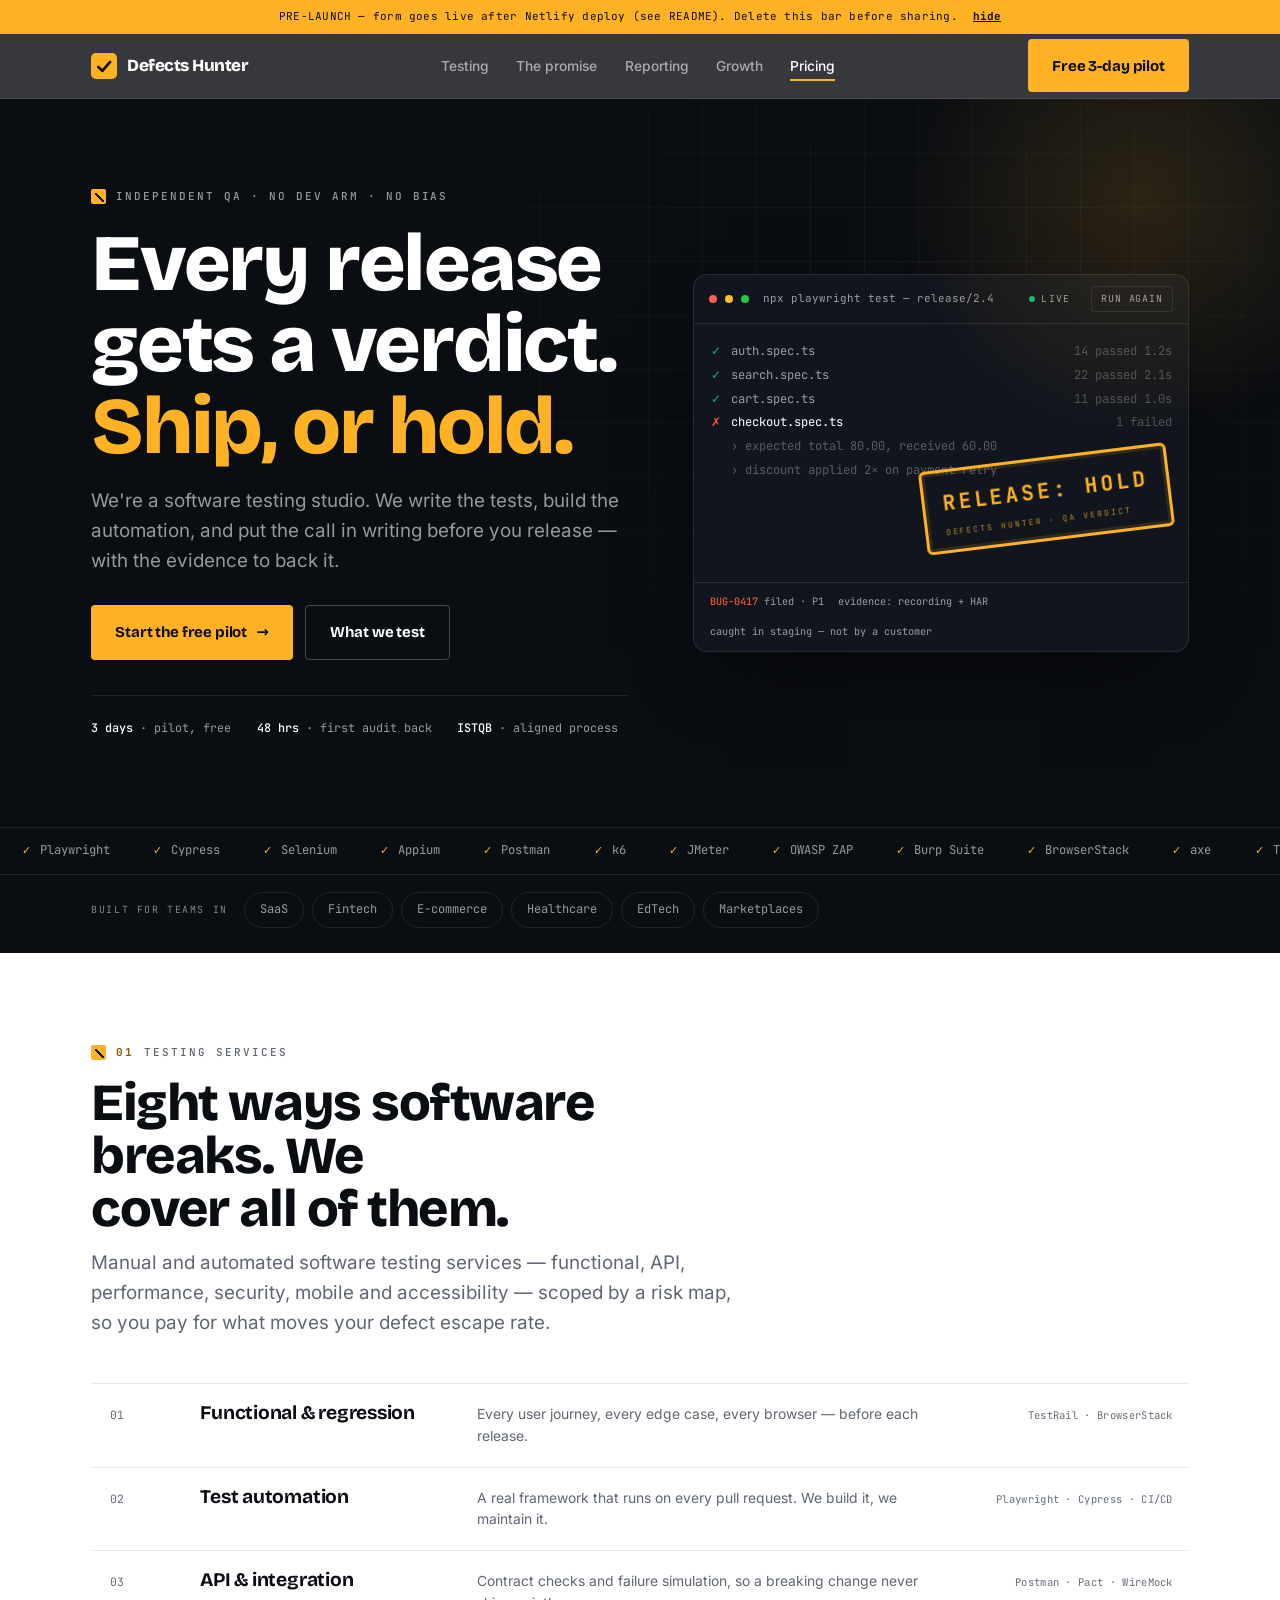
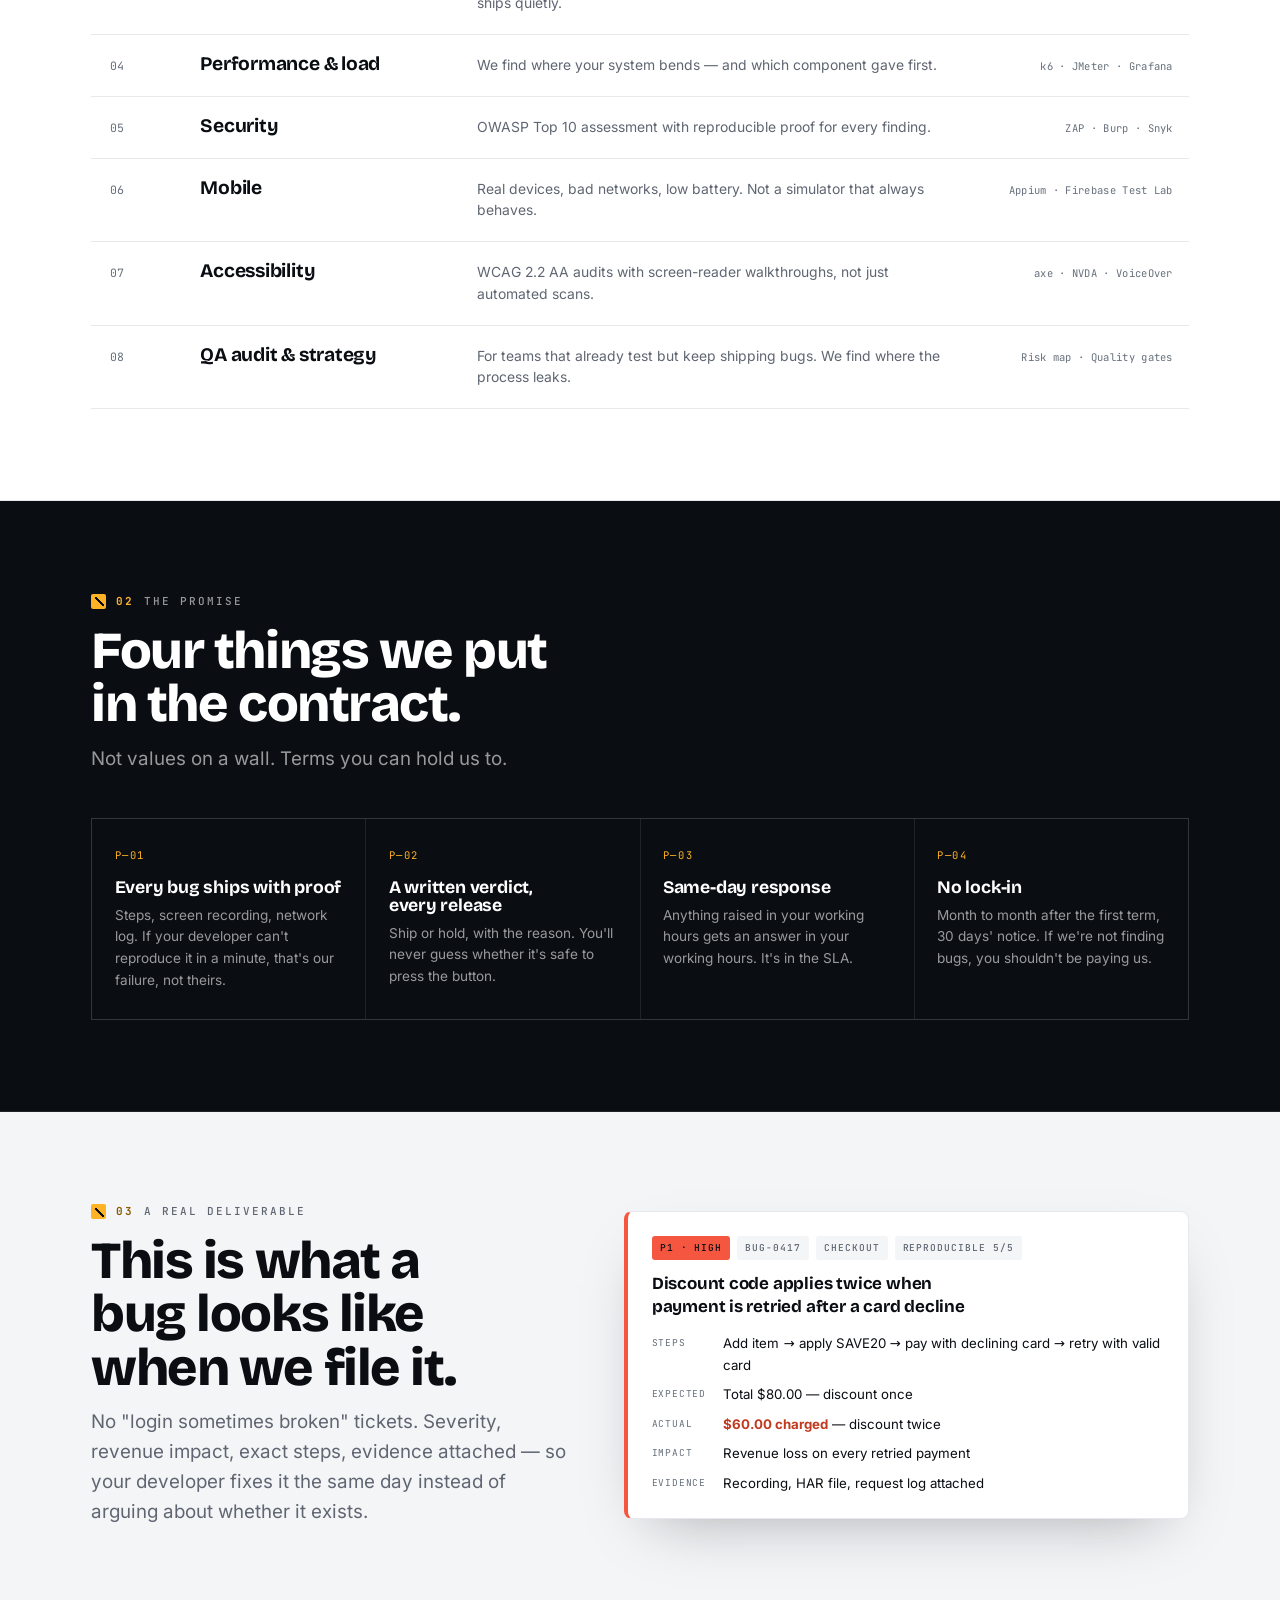
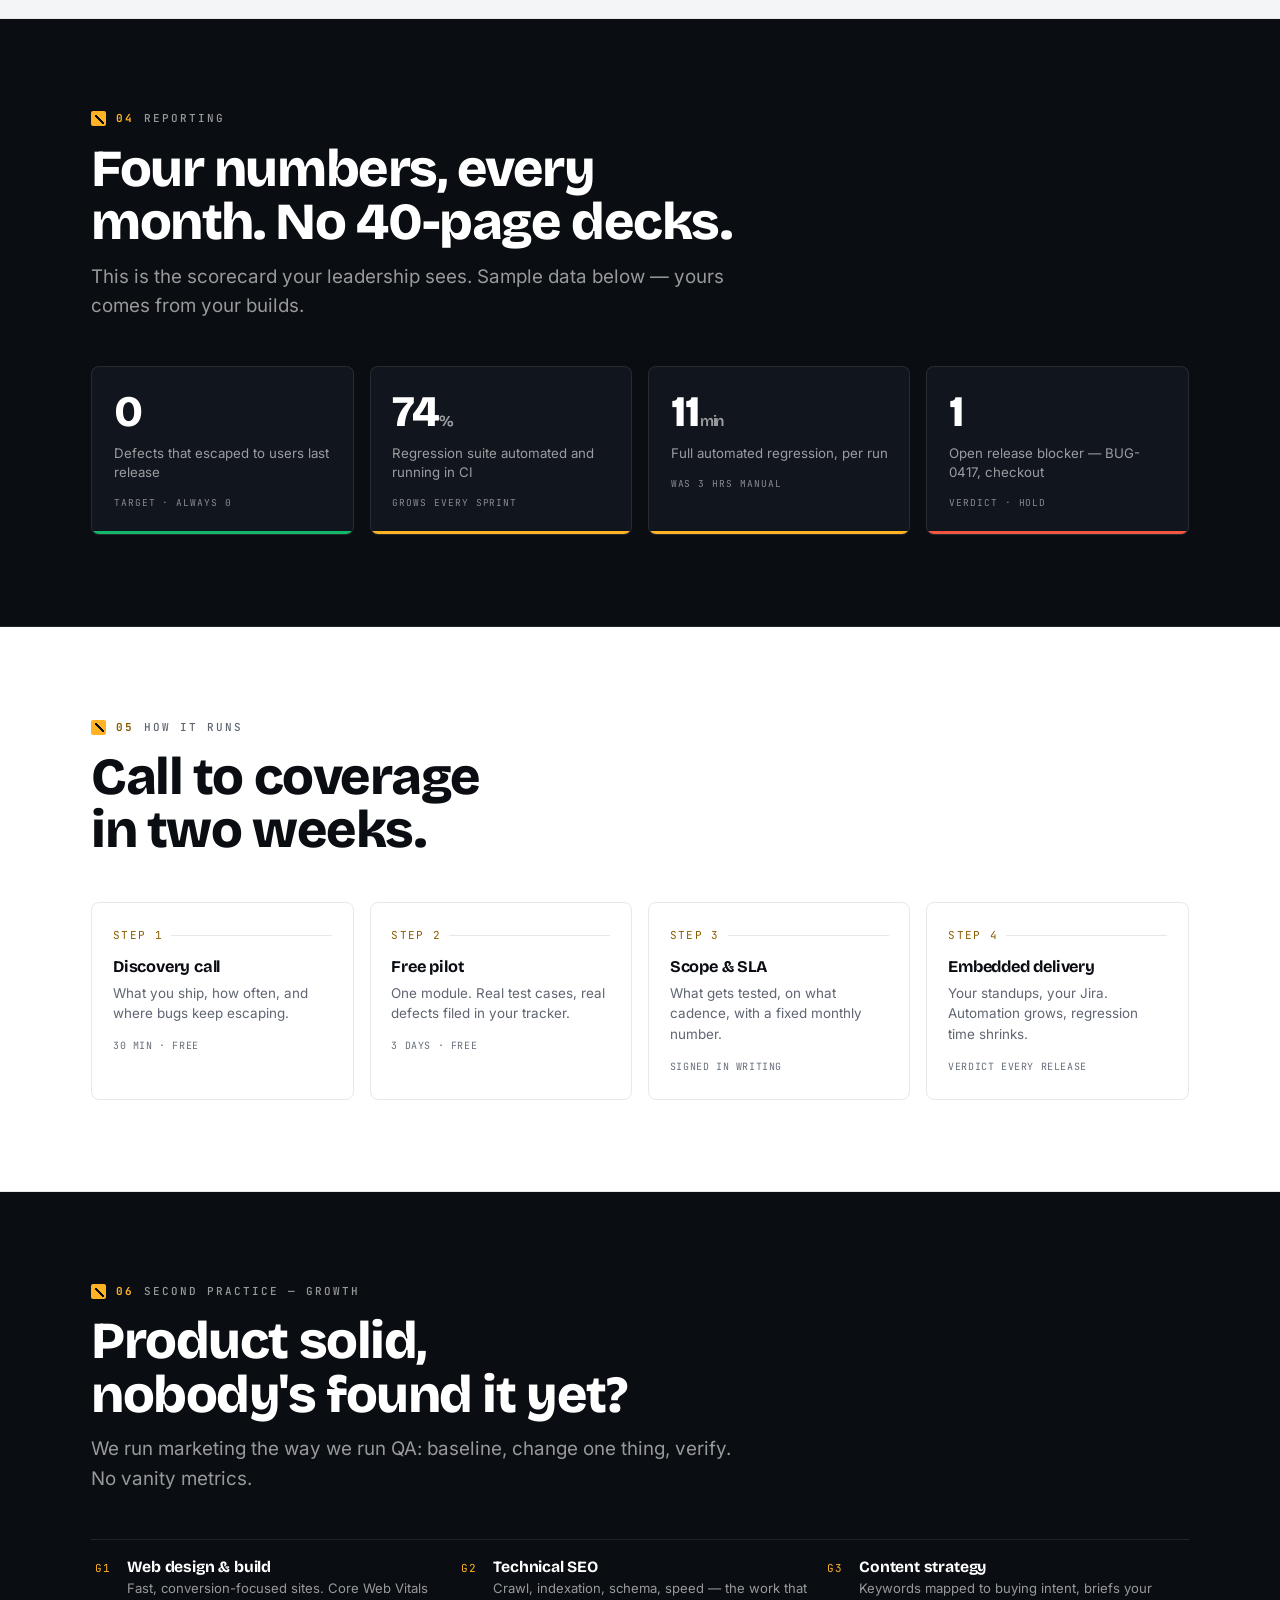
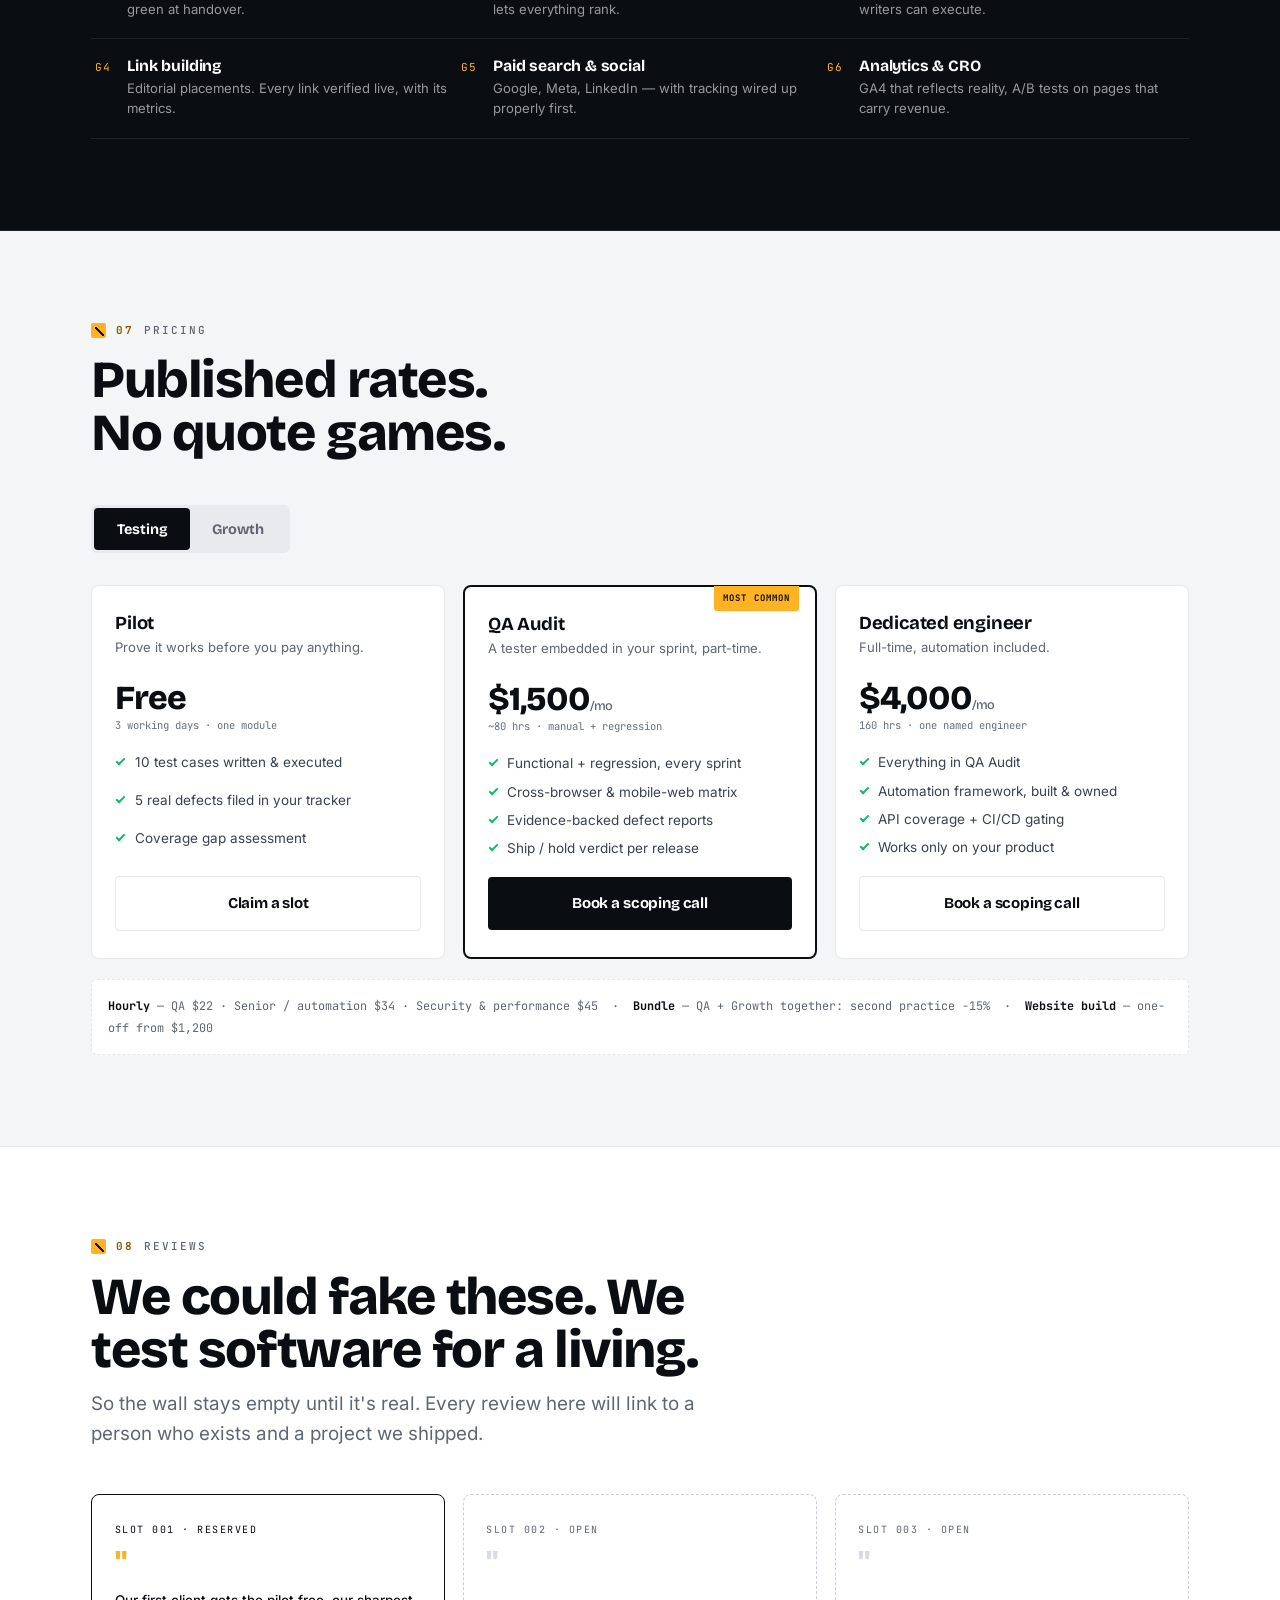
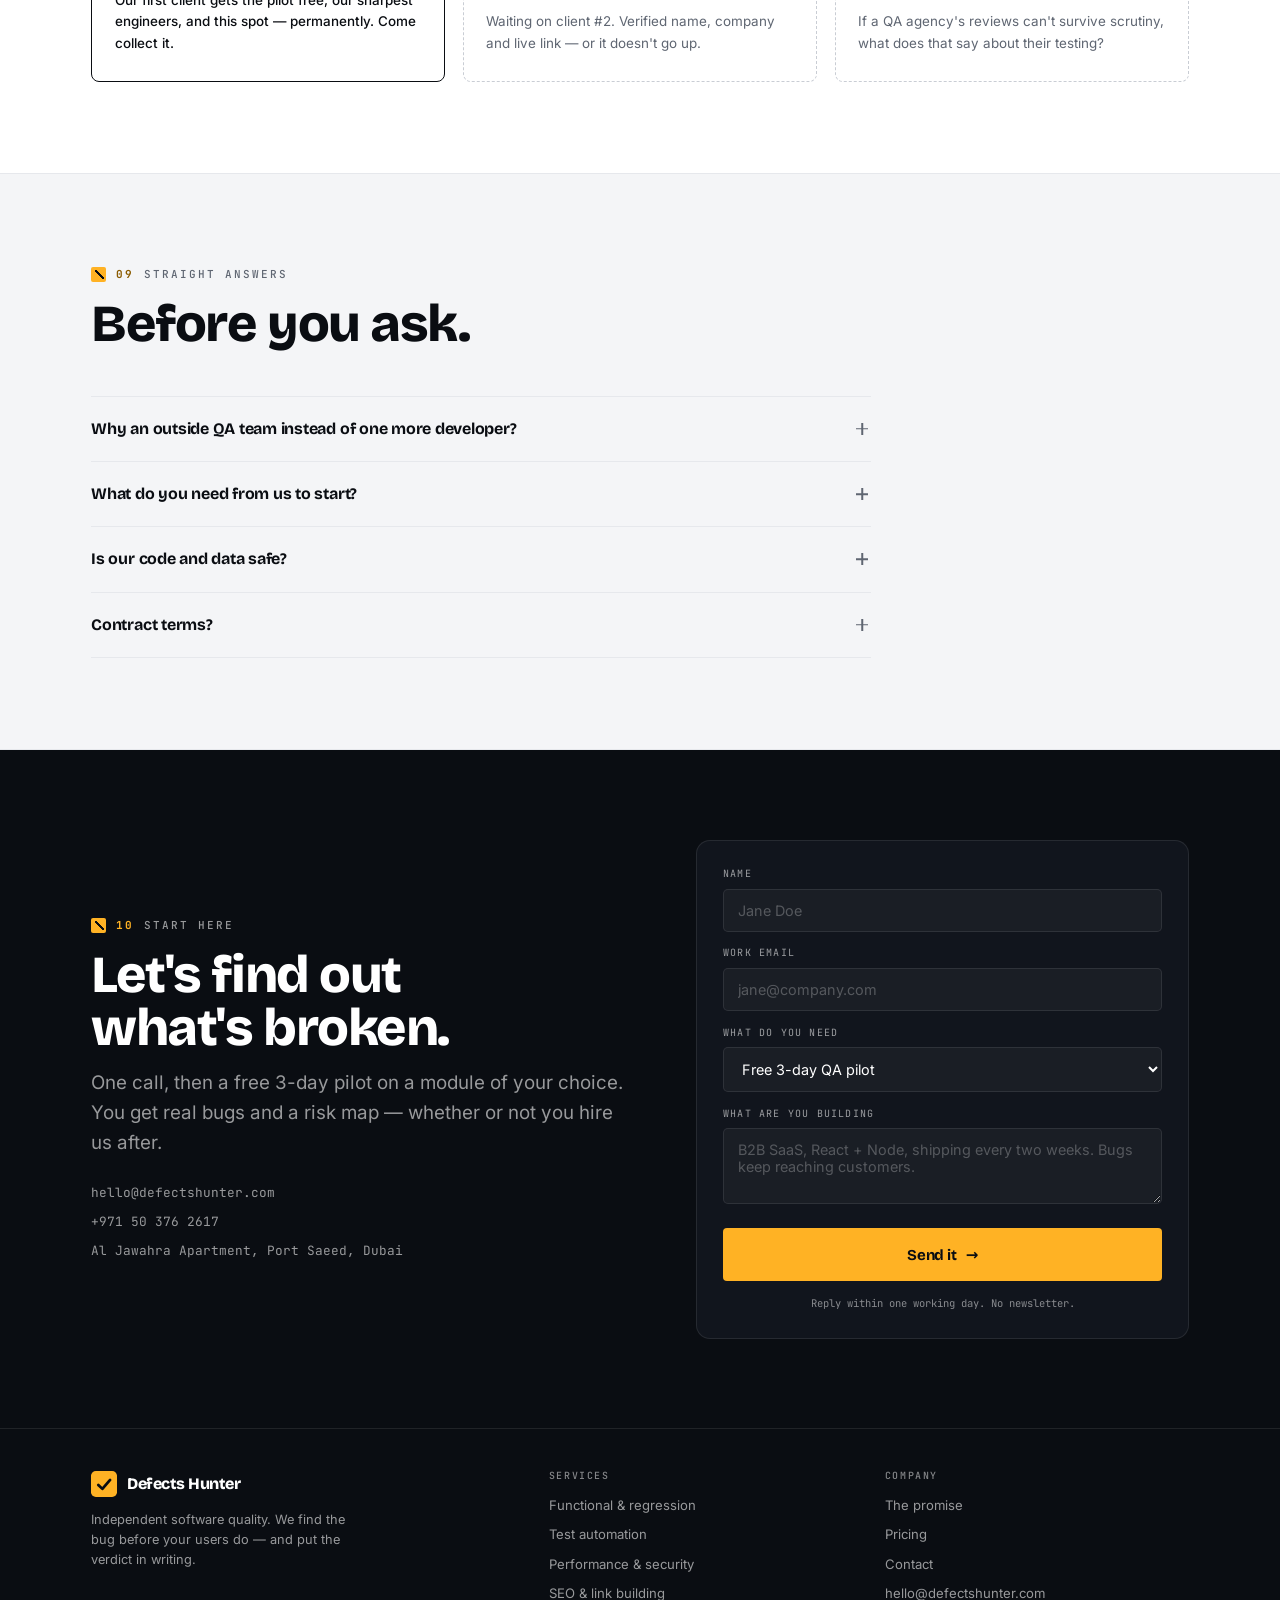
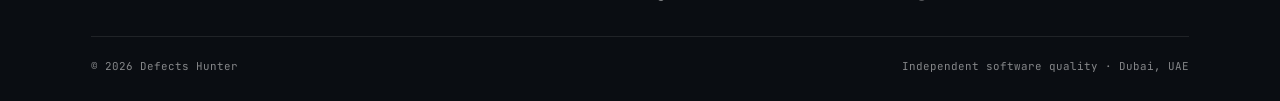
==== commit bec6b6b1: "Rebrand to Defects Hunter — pricing, contact, 3-day pilot" ====
--- a/index.html
+++ b/index.html
@@ -3,16 +3,16 @@
 <head>
 <meta charset="UTF-8">
 <meta name="viewport" content="width=device-width, initial-scale=1">
-<title>Assert Labs — Independent Software QA &amp; Testing</title>
-<meta name="description" content="Independent QA studio. We test, automate, and give every release a written verdict: ship or hold. Functional, automation, API, performance, security, mobile and accessibility testing — plus a growth practice.">
-
-<!-- Canonical + social (swap example.com for your domain) -->
-<link rel="canonical" href="https://example.com/">
+<title>Software Testing &amp; QA Services — Defects Hunter</title>
+<meta name="description" content="Independent software testing and QA services: manual testing, test automation, API, performance, security, mobile and accessibility testing. Free 3-day pilot, evidence-backed bug reports, a written ship/hold verdict on every release.">
+
+<!-- Canonical + social -->
+<link rel="canonical" href="https://defectshunter.com/">
 <meta property="og:type" content="website">
-<meta property="og:title" content="Assert Labs — Every release gets a verdict. Ship, or hold.">
-<meta property="og:description" content="Independent software QA. Real bugs with evidence, a written verdict per release, and a free 5-day pilot.">
-<meta property="og:url" content="https://example.com/">
-<meta property="og:image" content="https://example.com/assets/img/og-image.png">
+<meta property="og:title" content="Defects Hunter — Every release gets a verdict. Ship, or hold.">
+<meta property="og:description" content="Independent software QA. Real bugs with evidence, a written verdict per release, and a free 3-day pilot.">
+<meta property="og:url" content="https://defectshunter.com/">
+<meta property="og:image" content="https://defectshunter.com/assets/img/og-image.png">
 <meta name="twitter:card" content="summary_large_image">
 <meta name="theme-color" content="#0A0D12">
 
@@ -33,13 +33,42 @@
 {
   "@context":"https://schema.org",
   "@type":"ProfessionalService",
-  "name":"Assert Labs",
-  "description":"Independent software QA and testing studio with a digital growth practice.",
-  "url":"https://example.com",
-  "email":"hello@assertlabs.com",
-  "address":{"@type":"PostalAddress","addressLocality":"Lahore","addressCountry":"PK"},
+  "name":"Defects Hunter",
+  "description":"Independent software testing and QA services studio with a digital growth practice.",
+  "url":"https://defectshunter.com",
+  "email":"hello@defectshunter.com",
+  "address":{"@type":"PostalAddress","addressLocality":"Dubai","addressCountry":"AE"},
   "priceRange":"$$",
-  "knowsAbout":["Software testing","Test automation","Performance testing","Security testing","Accessibility","SEO"]
+  "hasOfferCatalog":{
+    "@type":"OfferCatalog","name":"Testing services",
+    "itemListElement":[
+      {"@type":"Offer","itemOffered":{"@type":"Service","name":"Functional & regression testing"}},
+      {"@type":"Offer","itemOffered":{"@type":"Service","name":"Test automation"}},
+      {"@type":"Offer","itemOffered":{"@type":"Service","name":"API & integration testing"}},
+      {"@type":"Offer","itemOffered":{"@type":"Service","name":"Performance & load testing"}},
+      {"@type":"Offer","itemOffered":{"@type":"Service","name":"Security testing"}},
+      {"@type":"Offer","itemOffered":{"@type":"Service","name":"Mobile app testing"}},
+      {"@type":"Offer","itemOffered":{"@type":"Service","name":"Accessibility testing"}},
+      {"@type":"Offer","itemOffered":{"@type":"Service","name":"QA audit & test strategy"}},
+      {"@type":"Offer","itemOffered":{"@type":"Service","name":"SEO & link building"}}
+    ]
+  }
+}
+</script>
+<script type="application/ld+json">
+{
+  "@context":"https://schema.org",
+  "@type":"FAQPage",
+  "mainEntity":[
+    {"@type":"Question","name":"Why hire an outside QA team instead of one more developer?",
+     "acceptedAnswer":{"@type":"Answer","text":"Developers test what they built the way they built it — it is hard to find your own assumption. An independent QA team arrives without it, and since we have no development arm, we never grade our own homework."}},
+    {"@type":"Question","name":"What do you need from us to start?",
+     "acceptedAnswer":{"@type":"Answer","text":"Staging access, test accounts, whatever requirements exist, your issue tracker, and one person who can answer questions. Discovery call within 48 hours; the free 3-day pilot can start the following Monday."}},
+    {"@type":"Question","name":"Is our code and data safe?",
+     "acceptedAnswer":{"@type":"Answer","text":"NDA before the first call if you want one. We work in staging environments with synthetic data and never ask for production database access. HIPAA, GDPR or PCI scope changes the plan, so tell us early."}},
+    {"@type":"Question","name":"What are the contract terms?",
+     "acceptedAnswer":{"@type":"Answer","text":"QA retainers run month to month after an initial three-month term with 30 days' notice. Growth retainers need three to six months because SEO compounds. Fixed projects are billed 50% up front and 50% on delivery."}}
+  ]
 }
 </script>
 </head>
@@ -48,17 +77,17 @@
 <a class="skip" href="#main">Skip to content</a>
 <div class="progress" aria-hidden="true"><i id="pbar"></i></div>
 
-<div class="notebar" id="nb">
-  DEMO — brand, contact and rates are placeholders. See README.md, then delete this bar.
+<div class="notebar" id="nb" role="region" aria-label="Demo notice">
+  PRE-LAUNCH — form goes live after Netlify deploy (see README). Delete this bar before sharing.
   <button onclick="document.getElementById('nb').remove()">hide</button>
 </div>
 
 <!-- ================= NAV ================= -->
 <header class="nav">
   <div class="wrap nav__in">
-    <a href="#" class="logo" aria-label="Assert Labs — home">
+    <a href="#" class="logo" aria-label="Defects Hunter — home">
       <svg viewBox="0 0 32 32" aria-hidden="true"><rect width="32" height="32" rx="6" fill="#FFB224"/><path d="M9 17.2 14 22 23.5 11" stroke="#0A0D12" stroke-width="3.4" fill="none" stroke-linecap="round" stroke-linejoin="round"/></svg>
-      Assert Labs
+      Defects Hunter
     </a>
     <nav class="nav__l" aria-label="Primary">
       <a href="#test">Testing</a>
@@ -67,13 +96,13 @@
       <a href="#growth">Growth</a>
       <a href="#pricing">Pricing</a>
     </nav>
-    <div class="nav__cta"><a href="#contact" class="btn btn--amber">Free 5-day pilot</a></div>
+    <div class="nav__cta"><a href="#contact" class="btn btn--amber">Free 3-day pilot</a></div>
     <button class="burger" id="bg" aria-label="Menu" aria-expanded="false" aria-controls="mn"><span></span></button>
   </div>
   <div class="mnav" id="mn">
     <a href="#test">Testing</a><a href="#promise">The promise</a><a href="#numbers">Reporting</a>
     <a href="#growth">Growth</a><a href="#pricing">Pricing</a>
-    <a href="#contact" class="btn btn--amber">Free 5-day pilot</a>
+    <a href="#contact" class="btn btn--amber">Free 3-day pilot</a>
   </div>
 </header>
 
@@ -91,7 +120,7 @@
         <a href="#test" class="btn btn--ghost-d">What we test</a>
       </div>
       <div class="hero__pf">
-        <span><b>5 days</b> · pilot, free</span>
+        <span><b>3 days</b> · pilot, free</span>
         <span><b>48 hrs</b> · first audit back</span>
         <span><b>ISTQB</b> · aligned process</span>
       </div>
@@ -144,7 +173,7 @@
     <div class="shead rv">
       <p class="eyebrow"><b>01</b>Testing services</p>
       <h2>Eight ways software breaks. We cover all of them.</h2>
-      <p class="lede">Every engagement starts with a risk map — you pay for coverage that moves your defect escape rate, not for coverage.</p>
+      <p class="lede">Manual and automated software testing services — functional, API, performance, security, mobile and accessibility — scoped by a risk map, so you pay for what moves your defect escape rate.</p>
     </div>
     <div class="idx rv-kids">
       <div class="row"><span class="row__n">01</span><h3>Functional &amp; regression</h3><p class="row__d">Every user journey, every edge case, every browser — before each release.</p><span class="row__t">TestRail · BrowserStack</span></div>
@@ -243,7 +272,7 @@
     </div>
     <div class="steps rv-kids">
       <div class="st"><div class="st__n">STEP 1</div><h3>Discovery call</h3><p>What you ship, how often, and where bugs keep escaping.</p><div class="st__m">30 min · free</div></div>
-      <div class="st"><div class="st__n">STEP 2</div><h3>Free pilot</h3><p>One module. Real test cases, real defects filed in your tracker.</p><div class="st__m">5 days · free</div></div>
+      <div class="st"><div class="st__n">STEP 2</div><h3>Free pilot</h3><p>One module. Real test cases, real defects filed in your tracker.</p><div class="st__m">3 days · free</div></div>
       <div class="st"><div class="st__n">STEP 3</div><h3>Scope &amp; SLA</h3><p>What gets tested, on what cadence, with a fixed monthly number.</p><div class="st__m">Signed in writing</div></div>
       <div class="st"><div class="st__n">STEP 4</div><h3>Embedded delivery</h3><p>Your standups, your Jira. Automation grows, regression time shrinks.</p><div class="st__m">Verdict every release</div></div>
     </div>
@@ -254,7 +283,7 @@
 <section class="sec sec--ink" id="growth">
   <div class="wrap">
     <div class="shead rv">
-      <p class="eyebrow"><b>06</b>Second practice — Assert Growth</p>
+      <p class="eyebrow"><b>06</b>Second practice — Growth</p>
       <h2 style="color:#fff">Product solid, nobody's found it yet?</h2>
       <p class="lede">We run marketing the way we run QA: baseline, change one thing, verify. No vanity metrics.</p>
     </div>
@@ -285,21 +314,21 @@
       <div class="plans" data-p="qa">
         <div class="plan">
           <h3>Pilot</h3><p class="plan__s">Prove it works before you pay anything.</p>
-          <div class="plan__p">Free</div><div class="plan__n">5 working days · one module</div>
-          <ul><li>25 test cases written &amp; executed</li><li>Real defects filed in your tracker</li><li>Coverage gap assessment</li></ul>
+          <div class="plan__p">Free</div><div class="plan__n">3 working days · one module</div>
+          <ul><li>10 test cases written &amp; executed</li><li>5 real defects filed in your tracker</li><li>Coverage gap assessment</li></ul>
           <a href="#contact" class="btn btn--ghost">Claim a slot</a>
         </div>
         <div class="plan plan--hi">
           <span class="plan__flag">Most common</span>
-          <h3>Sprint QA</h3><p class="plan__s">A tester embedded in your sprint, part-time.</p>
-          <div class="plan__p">$1,400<small>/mo</small></div><div class="plan__n">~80 hrs · manual + regression</div>
+          <h3>QA Audit</h3><p class="plan__s">A tester embedded in your sprint, part-time.</p>
+          <div class="plan__p">$1,500<small>/mo</small></div><div class="plan__n">~80 hrs · manual + regression</div>
           <ul><li>Functional + regression, every sprint</li><li>Cross-browser &amp; mobile-web matrix</li><li>Evidence-backed defect reports</li><li>Ship / hold verdict per release</li></ul>
           <a href="#contact" class="btn btn--ink">Book a scoping call</a>
         </div>
         <div class="plan">
           <h3>Dedicated engineer</h3><p class="plan__s">Full-time, automation included.</p>
-          <div class="plan__p">$3,200<small>/mo</small></div><div class="plan__n">160 hrs · one named engineer</div>
-          <ul><li>Everything in Sprint QA</li><li>Automation framework, built &amp; owned</li><li>API coverage + CI/CD gating</li><li>Works only on your product</li></ul>
+          <div class="plan__p">$4,000<small>/mo</small></div><div class="plan__n">160 hrs · one named engineer</div>
+          <ul><li>Everything in QA Audit</li><li>Automation framework, built &amp; owned</li><li>API coverage + CI/CD gating</li><li>Works only on your product</li></ul>
           <a href="#contact" class="btn btn--ghost">Book a scoping call</a>
         </div>
       </div>
@@ -345,15 +374,15 @@
     </div>
     <div class="wall rv-kids">
       <div class="slot slot--live">
-        <span class="slot__n">Slot 001 · Reserved</span><span class="slot__q">"</span>
+        <span class="slot__n">Slot 001 · Reserved</span><span class="slot__q" aria-hidden="true">"</span>
         <p>Our first client gets the pilot free, our sharpest engineers, and this spot — permanently. Come collect it.</p>
       </div>
       <div class="slot">
-        <span class="slot__n">Slot 002 · Open</span><span class="slot__q">"</span>
+        <span class="slot__n">Slot 002 · Open</span><span class="slot__q" aria-hidden="true">"</span>
         <p>Waiting on client #2. Verified name, company and live link — or it doesn't go up.</p>
       </div>
       <div class="slot">
-        <span class="slot__n">Slot 003 · Open</span><span class="slot__q">"</span>
+        <span class="slot__n">Slot 003 · Open</span><span class="slot__q" aria-hidden="true">"</span>
         <p>If a QA agency's reviews can't survive scrutiny, what does that say about their testing?</p>
       </div>
     </div>
@@ -394,19 +423,21 @@
     <div>
       <p class="eyebrow"><b>10</b>Start here</p>
       <h2>Let's find out what's broken.</h2>
-      <p class="lede">One call, then a free 5-day pilot on a module of your choice. You get real bugs and a risk map — whether or not you hire us after.</p>
+      <p class="lede">One call, then a free 3-day pilot on a module of your choice. You get real bugs and a risk map — whether or not you hire us after.</p>
       <div class="cta__meta">
-        <a href="mailto:hello@assertlabs.com">hello@assertlabs.com</a>
-        <span>+92 300 0000000</span>
-        <span>Lahore, PK · 9:00–18:00 PKT</span>
-      </div>
-    </div>
-    <form class="form" id="fm">
+        <a href="mailto:hello@defectshunter.com">hello@defectshunter.com</a>
+        <span>+971 50 376 2617</span>
+        <span>Al Jawahra Apartment, Port Saeed, Dubai</span>
+      </div>
+    </div>
+    <form class="form" id="fm" name="lead" method="POST" data-netlify="true" netlify-honeypot="bot-field">
+      <input type="hidden" name="form-name" value="lead">
+      <p style="display:none" aria-hidden="true"><label>Leave this empty: <input name="bot-field"></label></p>
       <div><label for="n">Name</label><input id="n" name="name" type="text" placeholder="Jane Doe" autocomplete="name" required></div>
       <div><label for="e">Work email</label><input id="e" name="email" type="email" placeholder="jane@company.com" autocomplete="email" required></div>
       <div><label for="w">What do you need</label>
         <select id="w" name="need">
-          <option>Free 5-day QA pilot</option><option>QA audit / test strategy</option>
+          <option>Free 3-day QA pilot</option><option>QA audit / test strategy</option>
           <option>Test automation build</option><option>Performance or security testing</option>
           <option>Growth — SEO, content, links</option><option>Website build</option>
         </select>
@@ -426,12 +457,12 @@
       <div>
         <a href="#" class="logo">
           <svg viewBox="0 0 32 32" aria-hidden="true" width="24" height="24"><rect width="32" height="32" rx="6" fill="#FFB224"/><path d="M9 17.2 14 22 23.5 11" stroke="#0A0D12" stroke-width="3.4" fill="none" stroke-linecap="round" stroke-linejoin="round"/></svg>
-          Assert Labs
+          Defects Hunter
         </a>
         <p class="foot__t">Independent software quality. We find the bug before your users do — and put the verdict in writing.</p>
       </div>
       <nav aria-label="Footer — services">
-        <h4>Services</h4>
+        <h3 class="foot__h">Services</h3>
         <ul>
           <li><a href="#test">Functional &amp; regression</a></li>
           <li><a href="#test">Test automation</a></li>
@@ -440,18 +471,18 @@
         </ul>
       </nav>
       <nav aria-label="Footer — company">
-        <h4>Company</h4>
+        <h3 class="foot__h">Company</h3>
         <ul>
           <li><a href="#promise">The promise</a></li>
           <li><a href="#pricing">Pricing</a></li>
           <li><a href="#contact">Contact</a></li>
-          <li><a href="mailto:hello@assertlabs.com">hello@assertlabs.com</a></li>
+          <li><a href="mailto:hello@defectshunter.com">hello@defectshunter.com</a></li>
         </ul>
       </nav>
     </div>
     <div class="foot__bot">
-      <span>© 2026 Assert Labs</span>
-      <span>Independent software quality · Lahore, PK</span>
+      <span>© 2026 Defects Hunter</span>
+      <span>Independent software quality · Dubai, UAE</span>
     </div>
   </div>
 </footer>
--- a/css/01-tokens.css
+++ b/css/01-tokens.css
@@ -36,12 +36,13 @@
   --amber-tint:#FFF7E6;   /* light amber wash */
 
   --pass:#12B76A;         /* semantic: test pass  */
-  --fail:#F5563F;         /* semantic: test fail  */
+  --fail:#F5563F;
+  --fail-ink:#C03A20;         /* semantic: test fail  */
 
   --mut:#5F6672;          /* muted text on light (AA on white) */
-  --mut-2:#9AA1AC;
+  --mut-2:#666F7B;
   --mut-d:rgba(255,255,255,.58);
-  --mut-d2:rgba(255,255,255,.36);
+  --mut-d2:rgba(255,255,255,.5);
 
   /* ---- Type ---- */
   --fd:'Bricolage Grotesque',system-ui,sans-serif;
--- a/css/03-components.css
+++ b/css/03-components.css
@@ -28,7 +28,7 @@
   font-family:var(--fm);font-size:9.5px;font-weight:500;letter-spacing:.1em;
   text-transform:uppercase;padding:4px 8px;border-radius:3px;
 }
-.tag--f{background:var(--fail);color:#fff}
+.tag--f{background:var(--fail);color:var(--ink)}
 .tag--g{background:var(--fog);color:var(--mut)}
 .chip{
   font-family:var(--fm);font-size:12px;color:var(--mut-d);
@@ -41,7 +41,7 @@
 .idx{border-top:1px solid var(--line)}
 .row{
   display:grid;grid-template-columns:60px 246px 1fr auto;gap:clamp(.9rem,2.4vw,2rem);
-  align-items:baseline;padding:1.2rem 0;border-bottom:1px solid var(--line);
+  align-items:baseline;padding:1.2rem 1rem 1.2rem 1.15rem;border-bottom:1px solid var(--line);
   position:relative;transition:background .16s;
 }
 .row:hover{background:var(--fog)}
@@ -75,7 +75,7 @@
 .bug dl{display:grid;grid-template-columns:auto 1fr;gap:.5rem 1.1rem;font-size:.83rem}
 .bug dt{font-family:var(--fm);font-size:9.5px;letter-spacing:.08em;text-transform:uppercase;color:var(--mut-2);padding-top:2px}
 .bug dd{color:var(--ink)}
-.bug dd b{color:var(--fail)}
+.bug dd b{color:var(--fail-ink)}
 
 /* ---- Scorecard ---- */
 .score{display:grid;grid-template-columns:repeat(auto-fit,minmax(215px,1fr));gap:1rem}
--- a/css/04-sections.css
+++ b/css/04-sections.css
@@ -147,7 +147,7 @@
 @media(max-width:760px){.foot__grid{grid-template-columns:1fr}}
 .foot .logo{color:#fff;font-size:1rem;margin-bottom:.8rem}
 .foot__t{max-width:34ch;line-height:1.6;font-size:.8rem}
-.foot h4{font-family:var(--fm);font-size:.62rem;letter-spacing:.16em;text-transform:uppercase;color:var(--mut-d2);margin-bottom:.9rem;font-weight:500}
+.foot .foot__h{font-family:var(--fm);font-size:.62rem;letter-spacing:.16em;text-transform:uppercase;color:var(--mut-d2);margin-bottom:.9rem;font-weight:500}
 .foot ul{list-style:none;display:grid;gap:.5rem}
 .foot a:hover{color:#fff}
 .foot__bot{display:flex;justify-content:space-between;gap:1rem;flex-wrap:wrap;padding-top:1.3rem;font-family:var(--fm);font-size:.68rem;color:var(--mut-d2)}
